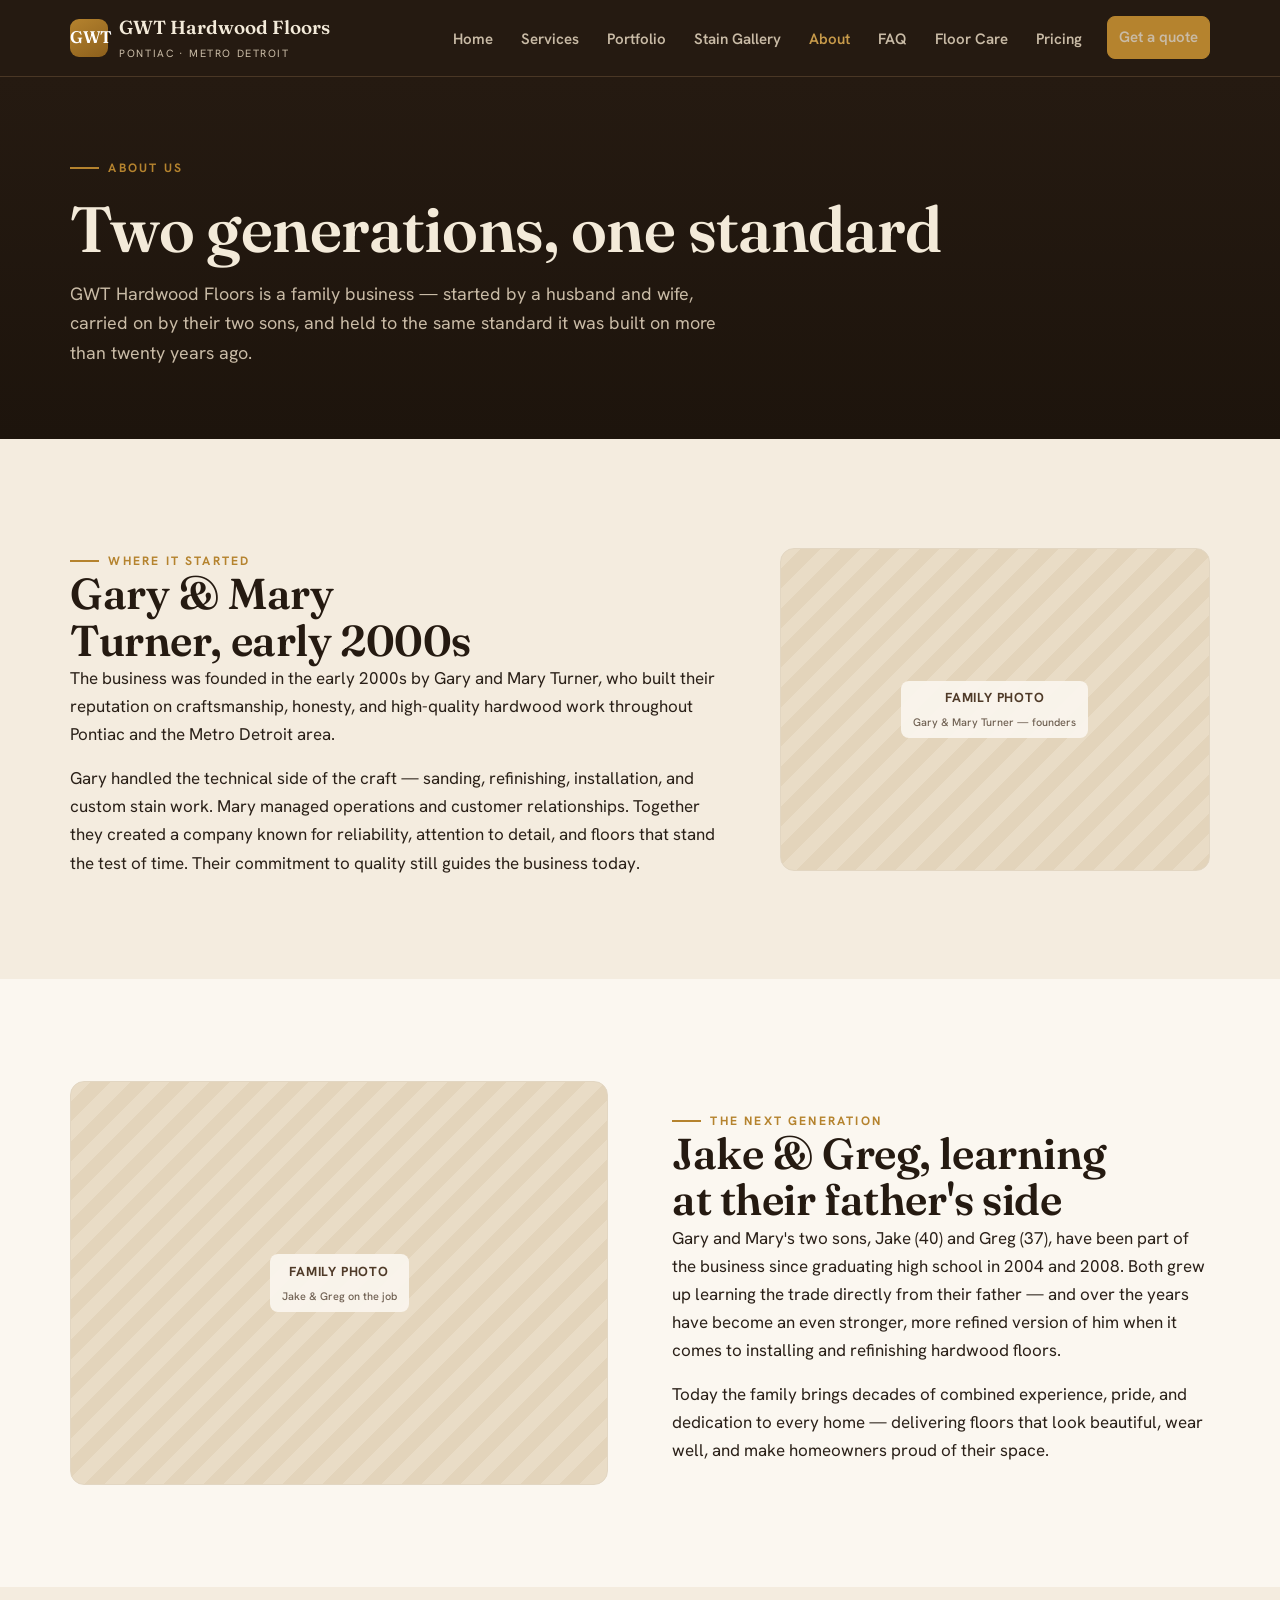
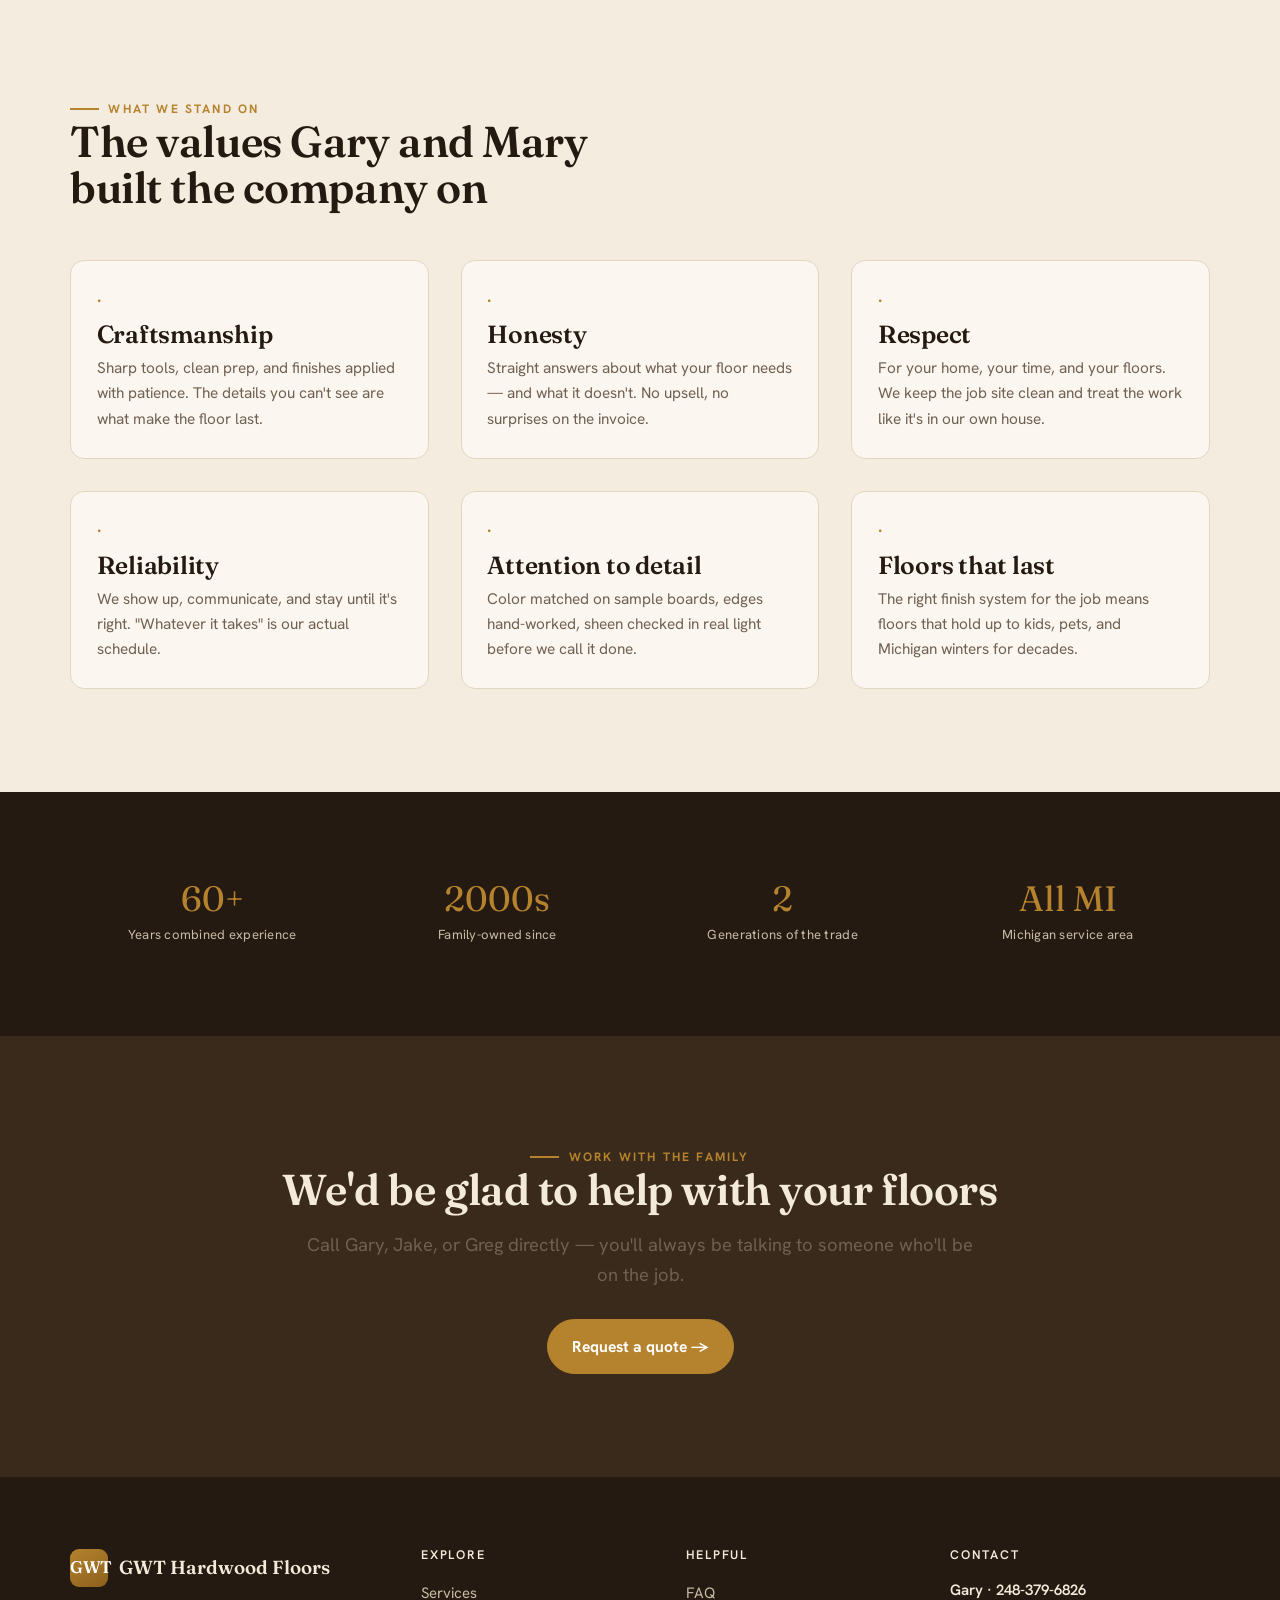
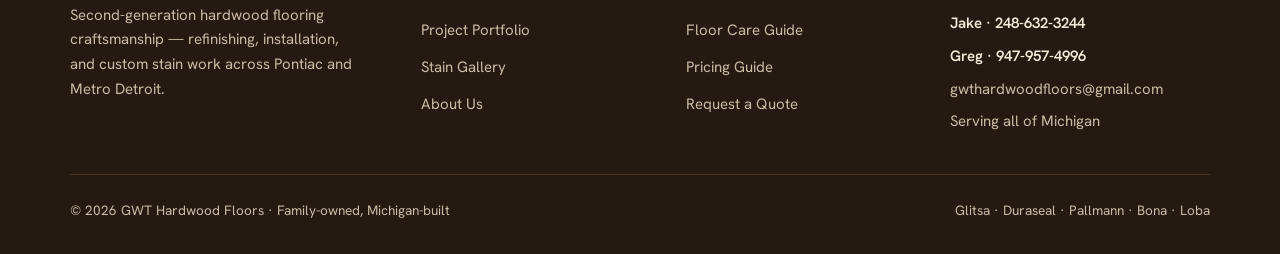
==== about.html @ 3d4f4260 "GWT Hardwood Floors site" ====
<!DOCTYPE html>
<html lang="en">
<head>
  <meta charset="UTF-8">
  <meta name="viewport" content="width=device-width, initial-scale=1.0">
  <title>About Us — A Family-Built Flooring Company | GWT Hardwood Floors</title>
  <meta name="description" content="GWT Hardwood Floors was founded in the early 2000s by Gary and Mary Turner. Their sons Jake and Greg carry the craft forward — 60+ years combined across Metro Detroit.">
  <link rel="preconnect" href="https://fonts.googleapis.com">
  <link rel="preconnect" href="https://fonts.gstatic.com" crossorigin>
  <link href="https://fonts.googleapis.com/css2?family=Fraunces:opsz,wght@9..144,500;9..144,600;9..144,700&family=Hanken+Grotesk:wght@400;500;600;700&display=swap" rel="stylesheet">
  <link rel="stylesheet" href="style.css">
  <script>document.documentElement.classList.add('js');</script>
</head>
<body>
  <header class="site-header">
    <div class="container">
      <nav class="nav" aria-label="Primary">
        <a class="brand" href="index.html"><span class="brand-mark">GWT</span><span><span class="brand-name">GWT Hardwood Floors</span><span class="brand-sub">Pontiac · Metro Detroit</span></span></a>
        <button class="nav-toggle" aria-label="Toggle menu" aria-expanded="false" aria-controls="nav-links"><span></span></button>
        <ul class="nav-links" id="nav-links">
          <li><a href="index.html">Home</a></li>
          <li><a href="services.html">Services</a></li>
          <li><a href="portfolio.html">Portfolio</a></li>
          <li><a href="stain-gallery.html">Stain Gallery</a></li>
          <li><a href="about.html" class="active">About</a></li>
          <li><a href="faq.html">FAQ</a></li>
          <li><a href="floor-care.html">Floor Care</a></li>
          <li><a href="pricing.html">Pricing</a></li>
          <li class="nav-cta"><a class="btn" href="pricing.html#quote">Get a quote</a></li>
        </ul>
      </nav>
    </div>
  </header>

  <main>
    <section class="page-hero">
      <div class="container">
        <span class="eyebrow">About Us</span>
        <h1>Two generations, one standard</h1>
        <p>GWT Hardwood Floors is a family business — started by a husband and wife, carried on by their two sons, and held to the same standard it was built on more than twenty years ago.</p>
      </div>
    </section>

    <section class="section">
      <div class="container">
        <div class="split split--wide-left reveal">
          <div>
            <span class="eyebrow">Where it started</span>
            <h2>Gary &amp; Mary Turner, early 2000s</h2>
            <p>The business was founded in the early 2000s by Gary and Mary Turner, who built their reputation on craftsmanship, honesty, and high-quality hardwood work throughout Pontiac and the Metro Detroit area.</p>
            <p style="margin-top:1rem">Gary handled the technical side of the craft — sanding, refinishing, installation, and custom stain work. Mary managed operations and customer relationships. Together they created a company known for reliability, attention to detail, and floors that stand the test of time. Their commitment to quality still guides the business today.</p>
          </div>
          <div class="photo"><span>Family photo<small>Gary &amp; Mary Turner — founders</small></span></div>
        </div>
      </div>
    </section>

    <section class="section section--paper">
      <div class="container">
        <div class="split reveal">
          <div class="photo"><span>Family photo<small>Jake &amp; Greg on the job</small></span></div>
          <div>
            <span class="eyebrow">The next generation</span>
            <h2>Jake &amp; Greg, learning at their father's side</h2>
            <p>Gary and Mary's two sons, Jake (40) and Greg (37), have been part of the business since graduating high school in 2004 and 2008. Both grew up learning the trade directly from their father — and over the years have become an even stronger, more refined version of him when it comes to installing and refinishing hardwood floors.</p>
            <p style="margin-top:1rem">Today the family brings decades of combined experience, pride, and dedication to every home — delivering floors that look beautiful, wear well, and make homeowners proud of their space.</p>
          </div>
        </div>
      </div>
    </section>

    <!-- VALUES -->
    <section class="section">
      <div class="container">
        <div class="section-head reveal">
          <span class="eyebrow">What we stand on</span>
          <h2>The values Gary and Mary built the company on</h2>
        </div>
        <div class="grid grid-3 reveal">
          <article class="card"><span class="card-num">·</span><h3>Craftsmanship</h3><p>Sharp tools, clean prep, and finishes applied with patience. The details you can't see are what make the floor last.</p></article>
          <article class="card"><span class="card-num">·</span><h3>Honesty</h3><p>Straight answers about what your floor needs — and what it doesn't. No upsell, no surprises on the invoice.</p></article>
          <article class="card"><span class="card-num">·</span><h3>Respect</h3><p>For your home, your time, and your floors. We keep the job site clean and treat the work like it's in our own house.</p></article>
          <article class="card"><span class="card-num">·</span><h3>Reliability</h3><p>We show up, communicate, and stay until it's right. "Whatever it takes" is our actual schedule.</p></article>
          <article class="card"><span class="card-num">·</span><h3>Attention to detail</h3><p>Color matched on sample boards, edges hand-worked, sheen checked in real light before we call it done.</p></article>
          <article class="card"><span class="card-num">·</span><h3>Floors that last</h3><p>The right finish system for the job means floors that hold up to kids, pets, and Michigan winters for decades.</p></article>
        </div>
      </div>
    </section>

    <!-- EXPERIENCE STRIP -->
    <section class="section section--dark section--tight">
      <div class="container">
        <div class="stats" style="border:0;background:transparent">
          <div class="stat" style="background:transparent"><div class="num">60+</div><div class="label" style="color:var(--cream-dim)">Years combined experience</div></div>
          <div class="stat" style="background:transparent"><div class="num">2000s</div><div class="label" style="color:var(--cream-dim)">Family-owned since</div></div>
          <div class="stat" style="background:transparent"><div class="num">2</div><div class="label" style="color:var(--cream-dim)">Generations of the trade</div></div>
          <div class="stat" style="background:transparent"><div class="num">All MI</div><div class="label" style="color:var(--cream-dim)">Michigan service area</div></div>
        </div>
      </div>
    </section>

    <section class="section section--espresso">
      <div class="container center reveal">
        <span class="eyebrow">Work with the family</span>
        <h2>We'd be glad to help with your floors</h2>
        <p class="lead" style="margin-top:1rem">Call Gary, Jake, or Greg directly — you'll always be talking to someone who'll be on the job.</p>
        <div style="margin-top:1.8rem"><a class="btn" href="pricing.html#quote">Request a quote →</a></div>
      </div>
    </section>
  </main>

  <footer class="site-footer">
    <div class="container">
      <div class="footer-grid">
        <div class="footer-brand"><a class="brand" href="index.html"><span class="brand-mark">GWT</span><span><span class="brand-name" style="color:var(--cream)">GWT Hardwood Floors</span></span></a><p>Second-generation hardwood flooring craftsmanship — refinishing, installation, and custom stain work across Pontiac and Metro Detroit.</p></div>
        <div><h4>Explore</h4><ul class="footer-links"><li><a href="services.html">Services</a></li><li><a href="portfolio.html">Project Portfolio</a></li><li><a href="stain-gallery.html">Stain Gallery</a></li><li><a href="about.html">About Us</a></li></ul></div>
        <div><h4>Helpful</h4><ul class="footer-links"><li><a href="faq.html">FAQ</a></li><li><a href="floor-care.html">Floor Care Guide</a></li><li><a href="pricing.html">Pricing Guide</a></li><li><a href="pricing.html#quote">Request a Quote</a></li></ul></div>
        <div><h4>Contact</h4><div class="footer-contact"><span class="tel">Gary · 248-379-6826</span><span class="tel">Jake · 248-632-3244</span><span class="tel">Greg · 947-957-4996</span><a href="mailto:gwthardwoodfloors@gmail.com">gwthardwoodfloors@gmail.com</a><span>Serving all of Michigan</span></div></div>
      </div>
      <div class="footer-bottom"><span>© 2026 GWT Hardwood Floors · Family-owned, Michigan-built</span><span>Glitsa · Duraseal · Pallmann · Bona · Loba</span></div>
    </div>
  </footer>
  <script src="main.js"></script>
</body>
</html>
---- style.css ----
/* ==========================================================================
   GWT Hardwood Floors — shared stylesheet
   Design idea: deep walnut (finished wood) against warm sanded oak (bare wood)
   — the before/after of the craft. Honey-amber accent = a fresh oil finish.
   Signature element: stain swatch cards that mirror the family's sample boards.
   ========================================================================== */

/* ----- Design tokens ---------------------------------------------------- */
:root {
  /* Wood-true palette */
  --walnut:   #251a11;   /* deepest finished wood — header, hero, footer */
  --espresso: #3a2a1c;   /* secondary dark */
  --bark:     #4f3a28;   /* dark surface lines */
  --oak:      #f4ecdf;   /* main page background — sanded oak */
  --paper:    #fbf7f0;   /* raised cards / lighter surface */
  --amber:    #b5832e;   /* honey finish accent */
  --amber-lo: #c79a4a;   /* lighter amber for hover/links on dark */
  --sage:     #8a9079;   /* muted green-neutral, used sparingly */

  --ink:      #2a2018;   /* body text on light */
  --muted:    #6f6052;   /* secondary text on light */
  --cream:    #f3ead9;   /* text on dark */
  --cream-dim:#c9bba6;   /* secondary text on dark */
  --line:     #e2d6c2;   /* hairline on light */
  --line-dk:  #4a3725;   /* hairline on dark */

  /* Type */
  --display: "Fraunces", "Iowan Old Style", Georgia, serif;
  --body: "Hanken Grotesk", system-ui, -apple-system, Segoe UI, Roboto, sans-serif;

  /* Rhythm */
  --container: 1140px;
  --gap: clamp(1rem, 2.5vw, 2rem);
  --radius: 14px;
  --shadow: 0 18px 40px -24px rgba(37, 26, 17, .45);
}

/* ----- Reset / base ----------------------------------------------------- */
*, *::before, *::after { box-sizing: border-box; }
* { margin: 0; }

html { scroll-behavior: smooth; }

body {
  font-family: var(--body);
  color: var(--ink);
  background: var(--oak);
  line-height: 1.65;
  font-size: 1.0625rem;
  -webkit-font-smoothing: antialiased;
  text-rendering: optimizeLegibility;
}

img { max-width: 100%; display: block; }
a { color: var(--amber); text-decoration-thickness: 1px; text-underline-offset: 3px; }

h1, h2, h3, h4 {
  font-family: var(--display);
  font-weight: 600;
  line-height: 1.08;
  letter-spacing: -0.01em;
  color: var(--walnut);
  text-wrap: balance;
}
h1 { font-size: clamp(2.4rem, 5.2vw, 4rem); }
h2 { font-size: clamp(1.9rem, 3.6vw, 2.7rem); }
h3 { font-size: clamp(1.25rem, 2vw, 1.55rem); }
p { max-width: 68ch; }

/* ----- Layout helpers --------------------------------------------------- */
.container { width: min(100% - 2.4rem, var(--container)); margin-inline: auto; }
.section { padding-block: clamp(3.5rem, 8vw, 6.5rem); }
.section--tight { padding-block: clamp(2.5rem, 5vw, 4rem); }
.section--dark { background: var(--walnut); color: var(--cream); }
.section--dark h1, .section--dark h2, .section--dark h3 { color: var(--cream); }
.section--espresso { background: var(--espresso); color: var(--cream); }
.section--espresso h2, .section--espresso h3 { color: var(--cream); }
.section--paper { background: var(--paper); }

.eyebrow {
  font-family: var(--body);
  font-weight: 700;
  font-size: .76rem;
  letter-spacing: .18em;
  text-transform: uppercase;
  color: var(--amber);
  display: inline-flex;
  align-items: center;
  gap: .6rem;
}
.eyebrow::before {
  content: "";
  width: 1.8rem; height: 2px;
  background: var(--amber);
  display: inline-block;
}
.section--dark .eyebrow { color: var(--amber-lo); }
.section--dark .eyebrow::before { background: var(--amber-lo); }

.lead { font-size: 1.15rem; color: var(--muted); }
.section--dark .lead { color: var(--cream-dim); }
.section-head { max-width: 60ch; margin-bottom: clamp(2rem, 4vw, 3rem); }
.section-head p { margin-top: 1rem; }

.center { text-align: center; margin-inline: auto; }
.center p { margin-inline: auto; }

/* ----- Buttons ---------------------------------------------------------- */
.btn {
  --btn-bg: var(--amber);
  --btn-fg: #fff;
  display: inline-flex;
  align-items: center;
  gap: .55rem;
  padding: .85rem 1.5rem;
  border-radius: 999px;
  background: var(--btn-bg);
  color: var(--btn-fg);
  font-family: var(--body);
  font-weight: 700;
  font-size: .98rem;
  text-decoration: none;
  border: 1.5px solid var(--btn-bg);
  cursor: pointer;
  transition: transform .18s ease, box-shadow .18s ease, background .18s ease;
}
.btn:hover { transform: translateY(-2px); box-shadow: 0 12px 24px -12px rgba(181,131,46,.7); }
.btn .arrow { transition: transform .18s ease; }
.btn:hover .arrow { transform: translateX(3px); }
.btn--ghost {
  --btn-bg: transparent;
  --btn-fg: var(--cream);
  border-color: var(--line-dk);
}
.btn--ghost:hover { background: rgba(255,255,255,.06); box-shadow: none; }
.btn--ghost-dark {
  --btn-bg: transparent;
  --btn-fg: var(--walnut);
  border-color: var(--walnut);
}
.btn--ghost-dark:hover { background: var(--walnut); color: var(--cream); box-shadow: none; }

/* ----- Header / nav ----------------------------------------------------- */
.site-header {
  position: sticky;
  top: 0;
  z-index: 50;
  background: var(--walnut);
  border-bottom: 1px solid var(--line-dk);
}
.nav {
  display: flex;
  align-items: center;
  justify-content: space-between;
  gap: 1rem;
  padding-block: .85rem;
}
.brand {
  display: inline-flex;
  align-items: center;
  gap: .7rem;
  text-decoration: none;
  color: var(--cream);
}
.brand-mark {
  width: 38px; height: 38px;
  display: grid; place-items: center;
  border-radius: 9px;
  background: linear-gradient(150deg, var(--amber), #8c5f1c);
  color: #fff;
  font-family: var(--display);
  font-weight: 600;
  font-size: 1.05rem;
  letter-spacing: -.02em;
  flex: none;
}
.brand-name { font-family: var(--display); font-weight: 600; font-size: 1.18rem; line-height: 1; }
.brand-sub { display: block; font-family: var(--body); font-size: .66rem; letter-spacing: .15em; text-transform: uppercase; color: var(--cream-dim); margin-top: 3px; }

.nav-links {
  display: flex;
  align-items: center;
  gap: .35rem;
  list-style: none;
  padding: 0;
}
.nav-links a {
  color: var(--cream-dim);
  text-decoration: none;
  font-weight: 600;
  font-size: .94rem;
  padding: .5rem .7rem;
  border-radius: 8px;
  transition: color .15s ease, background .15s ease;
}
.nav-links a:hover { color: var(--cream); background: rgba(255,255,255,.05); }
.nav-links a.active { color: var(--amber-lo); }
.nav-cta { margin-left: .5rem; }

.nav-toggle {
  display: none;
  background: none;
  border: 1px solid var(--line-dk);
  border-radius: 9px;
  width: 44px; height: 42px;
  cursor: pointer;
  padding: 0;
}
.nav-toggle span, .nav-toggle span::before, .nav-toggle span::after {
  content: "";
  display: block;
  width: 20px; height: 2px;
  background: var(--cream);
  margin-inline: auto;
  transition: transform .2s ease, opacity .2s ease;
}
.nav-toggle span::before { transform: translateY(-6px); }
.nav-toggle span::after { transform: translateY(4px); }
.nav-toggle[aria-expanded="true"] span { background: transparent; }
.nav-toggle[aria-expanded="true"] span::before { transform: translateY(0) rotate(45deg); }
.nav-toggle[aria-expanded="true"] span::after { transform: translateY(-2px) rotate(-45deg); }

/* ----- Hero ------------------------------------------------------------- */
.hero {
  background:
    radial-gradient(120% 90% at 85% 0%, rgba(181,131,46,.16), transparent 55%),
    linear-gradient(180deg, var(--walnut), #1c130c);
  color: var(--cream);
  position: relative;
  overflow: hidden;
}
/* subtle grain lines — evokes wood without an image */
.hero::after {
  content: "";
  position: absolute; inset: 0;
  background-image: repeating-linear-gradient(90deg, rgba(255,255,255,.025) 0 1px, transparent 1px 64px);
  pointer-events: none;
}
.hero-inner {
  display: grid;
  grid-template-columns: 1.25fr .9fr;
  gap: clamp(2rem, 5vw, 4rem);
  align-items: center;
  padding-block: clamp(3.5rem, 8vw, 6rem);
  position: relative;
  z-index: 1;
}
.hero h1 { color: var(--cream); margin-top: 1.1rem; }
.hero p.lead { color: var(--cream-dim); margin-top: 1.3rem; }
.hero-actions { display: flex; flex-wrap: wrap; gap: .9rem; margin-top: 2rem; }

/* Hero stain card = the signature element */
.stain-card {
  background: var(--paper);
  color: var(--ink);
  border-radius: var(--radius);
  overflow: hidden;
  box-shadow: var(--shadow);
  border: 1px solid var(--line);
}
.stain-card .swatch { height: 168px; }
.stain-card .stain-body { padding: 1.1rem 1.25rem 1.3rem; }
.stain-card .stain-name { font-family: var(--display); font-size: 1.3rem; color: var(--walnut); }
.stain-card .stain-formula {
  font-size: .82rem; color: var(--muted); margin-top: .35rem;
  font-variant-numeric: tabular-nums;
}
.stain-card .stain-tag {
  display: inline-block; margin-top: .8rem;
  font-size: .72rem; font-weight: 700; letter-spacing: .08em; text-transform: uppercase;
  color: var(--amber); background: #f6ecd8; padding: .25rem .6rem; border-radius: 6px;
}

/* ----- Stat strip ------------------------------------------------------- */
.stats {
  display: grid;
  grid-template-columns: repeat(4, 1fr);
  gap: 1px;
  background: var(--line);
  border-block: 1px solid var(--line);
}
.stat { background: var(--oak); padding: 1.6rem 1.2rem; text-align: center; }
.stat .num { font-family: var(--display); font-size: clamp(1.6rem, 3vw, 2.2rem); color: var(--amber); line-height: 1; }
.stat .label { font-size: .82rem; color: var(--muted); margin-top: .5rem; letter-spacing: .02em; }

/* ----- Card grids ------------------------------------------------------- */
.grid { display: grid; gap: var(--gap); }
.grid-2 { grid-template-columns: repeat(2, 1fr); }
.grid-3 { grid-template-columns: repeat(3, 1fr); }
.grid-4 { grid-template-columns: repeat(4, 1fr); }

.card {
  background: var(--paper);
  border: 1px solid var(--line);
  border-radius: var(--radius);
  padding: 1.6rem;
  transition: transform .2s ease, box-shadow .2s ease, border-color .2s ease;
}
.card:hover { transform: translateY(-4px); box-shadow: var(--shadow); border-color: #d8c39e; }
.card .card-num {
  font-family: var(--display); font-size: .95rem; color: var(--amber); font-weight: 600;
  display: block; margin-bottom: .6rem;
}
.card h3 { margin-bottom: .5rem; }
.card p { font-size: .96rem; color: var(--muted); }

/* Service detail block */
.service {
  display: grid;
  grid-template-columns: 220px 1fr;
  gap: clamp(1rem, 4vw, 3rem);
  padding-block: clamp(2rem, 4vw, 2.75rem);
  border-top: 1px solid var(--line);
}
.service:first-of-type { border-top: 0; }
.service .service-index { font-family: var(--display); color: var(--amber); font-size: 1.05rem; }
.service h3 { margin: .3rem 0 0; }
.service .service-meta { font-size: .9rem; color: var(--muted); margin-top: .4rem; }
.service .service-body p + p { margin-top: .85rem; }
.service .why {
  margin-top: 1rem; padding-left: 1rem;
  border-left: 3px solid var(--amber);
  color: var(--ink); font-size: .97rem;
}

/* ----- Swatch component (signature) ------------------------------------- */
.swatch {
  position: relative;
  background-size: cover;
}
.swatch-grain::after {
  content: "";
  position: absolute; inset: 0;
  background-image:
    repeating-linear-gradient(91deg, rgba(0,0,0,.05) 0 1px, transparent 1px 9px),
    repeating-linear-gradient(91deg, rgba(255,255,255,.05) 0 1px, transparent 1px 22px);
  mix-blend-mode: overlay;
}
.swatch-grid { display: grid; grid-template-columns: repeat(3, 1fr); gap: var(--gap); }
.swatch-tile {
  background: var(--paper);
  border: 1px solid var(--line);
  border-radius: var(--radius);
  overflow: hidden;
  transition: transform .2s ease, box-shadow .2s ease;
}
.swatch-tile:hover { transform: translateY(-4px); box-shadow: var(--shadow); }
.swatch-tile .swatch { height: 130px; }
.swatch-tile .tile-body { padding: .9rem 1rem 1.1rem; }
.swatch-tile .tile-name { font-family: var(--display); font-size: 1.12rem; color: var(--walnut); }
.swatch-tile .tile-note { font-size: .85rem; color: var(--muted); margin-top: .25rem; }

.stain-family { margin-top: 2.5rem; }
.stain-family h3 { margin-bottom: .4rem; }
.stain-family > p { color: var(--muted); margin-bottom: 1.3rem; }

/* ----- Photo placeholder ------------------------------------------------ */
.photo {
  background:
    repeating-linear-gradient(135deg, #e9dcc6 0 14px, #e3d4bb 14px 28px);
  border: 1px solid var(--line);
  border-radius: var(--radius);
  aspect-ratio: 4 / 3;
  display: grid;
  place-items: center;
  text-align: center;
  color: var(--bark);
  position: relative;
  overflow: hidden;
}
.photo span {
  font-size: .82rem; font-weight: 700; letter-spacing: .06em; text-transform: uppercase;
  background: rgba(251,247,240,.9); padding: .4rem .75rem; border-radius: 8px;
  max-width: 80%;
}
.photo small { display: block; font-weight: 500; text-transform: none; letter-spacing: 0; color: var(--muted); margin-top: .3rem; }
.photo-grid { display: grid; grid-template-columns: repeat(3, 1fr); gap: var(--gap); }

/* ----- Project case study ----------------------------------------------- */
.spec-list { list-style: none; padding: 0; display: grid; gap: 0; }
.spec-list li {
  display: flex; justify-content: space-between; gap: 1rem;
  padding: .75rem 0; border-bottom: 1px solid var(--line);
  font-size: .96rem;
}
.spec-list .k { color: var(--muted); }
.spec-list .v { font-weight: 600; text-align: right; }

.split { display: grid; grid-template-columns: 1fr 1fr; gap: clamp(1.5rem, 5vw, 4rem); align-items: center; }
.split--wide-left { grid-template-columns: 1.2fr .8fr; }

/* ----- FAQ (native details/summary) ------------------------------------- */
.faq { max-width: 820px; }
.faq details {
  border-bottom: 1px solid var(--line);
}
.faq summary {
  list-style: none;
  cursor: pointer;
  padding: 1.15rem 2.5rem 1.15rem 0;
  font-family: var(--display);
  font-size: 1.15rem;
  color: var(--walnut);
  position: relative;
}
.faq summary::-webkit-details-marker { display: none; }
.faq summary::after {
  content: "+";
  position: absolute; right: .2rem; top: 50%; transform: translateY(-50%);
  font-family: var(--body); font-size: 1.6rem; color: var(--amber); line-height: 1;
  transition: transform .2s ease;
}
.faq details[open] summary::after { content: "–"; }
.faq details[open] summary { color: var(--amber); }
.faq .answer { padding: 0 2.5rem 1.4rem 0; color: var(--muted); }
.faq .answer p + p { margin-top: .8rem; }

/* ----- Pricing ---------------------------------------------------------- */
.price-grid { display: grid; grid-template-columns: repeat(3, 1fr); gap: var(--gap); }
.price-card {
  background: var(--paper);
  border: 1px solid var(--line);
  border-radius: var(--radius);
  padding: 1.75rem;
  display: flex; flex-direction: column;
}
.price-card.feature { border-color: var(--amber); box-shadow: var(--shadow); }
.price-card .pc-tag { font-size: .74rem; font-weight: 700; letter-spacing: .1em; text-transform: uppercase; color: var(--amber); }
.price-card h3 { margin: .5rem 0 .25rem; }
.price-card .price { font-family: var(--display); font-size: 1.9rem; color: var(--walnut); margin: .5rem 0; }
.price-card .price small { font-family: var(--body); font-size: .85rem; color: var(--muted); font-weight: 500; }
.price-card ul { list-style: none; padding: 0; margin: 1rem 0 1.4rem; display: grid; gap: .55rem; }
.price-card li { font-size: .94rem; padding-left: 1.4rem; position: relative; color: var(--ink); }
.price-card li::before { content: "✓"; position: absolute; left: 0; color: var(--amber); font-weight: 700; }
.price-card .btn { margin-top: auto; justify-content: center; }

.factor-grid { display: grid; grid-template-columns: repeat(2, 1fr); gap: var(--gap); margin-top: 1rem; }
.factor { display: flex; gap: .9rem; }
.factor .dot { flex: none; width: 10px; height: 10px; border-radius: 50%; background: var(--amber); margin-top: .55rem; }
.factor h4 { font-family: var(--display); font-size: 1.1rem; color: var(--walnut); }
.factor p { font-size: .93rem; color: var(--muted); margin-top: .2rem; }

/* ----- Care guide steps ------------------------------------------------- */
.guide-block { border-top: 1px solid var(--line); padding-block: clamp(1.75rem, 3.5vw, 2.5rem); }
.guide-block:first-of-type { border-top: 0; }
.guide-block h3 { display: flex; align-items: baseline; gap: .75rem; }
.guide-block h3 .step { font-size: .9rem; color: var(--amber); font-family: var(--body); font-weight: 700; letter-spacing: .08em; }
.do-dont { display: grid; grid-template-columns: 1fr 1fr; gap: var(--gap); margin-top: 1.1rem; }
.do-dont .col { background: var(--paper); border: 1px solid var(--line); border-radius: var(--radius); padding: 1.25rem 1.4rem; }
.do-dont h4 { font-family: var(--display); font-size: 1.1rem; margin-bottom: .6rem; }
.do-dont ul { padding-left: 1.1rem; margin: 0; display: grid; gap: .4rem; }
.do-dont li { font-size: .94rem; color: var(--muted); }
.do-dont .do h4 { color: #5b7a3f; }
.do-dont .dont h4 { color: #a14b2e; }

.checklist { list-style: none; padding: 0; display: grid; gap: .7rem; margin-top: 1rem; }
.checklist li { padding-left: 1.8rem; position: relative; }
.checklist li::before {
  content: ""; position: absolute; left: 0; top: .45rem;
  width: 12px; height: 12px; border: 2px solid var(--amber); border-radius: 3px;
}

/* ----- Contact strip ---------------------------------------------------- */
.contact-strip { display: grid; grid-template-columns: 1.1fr 1fr; gap: clamp(1.5rem, 4vw, 3rem); align-items: center; }
.contact-cards { display: grid; grid-template-columns: repeat(3, 1fr); gap: 1rem; }
.contact-card {
  background: rgba(255,255,255,.04);
  border: 1px solid var(--line-dk);
  border-radius: var(--radius);
  padding: 1.2rem;
}
.contact-card .role { font-size: .72rem; letter-spacing: .12em; text-transform: uppercase; color: var(--amber-lo); font-weight: 700; }
.contact-card .name { font-family: var(--display); font-size: 1.2rem; color: var(--cream); margin: .3rem 0 .6rem; }
.contact-card a { display: block; color: var(--cream-dim); text-decoration: none; font-size: .92rem; word-break: break-word; }
.contact-card a:hover { color: var(--amber-lo); }
.contact-card a.tel { color: var(--cream); font-weight: 600; font-size: 1.02rem; margin-bottom: .25rem; }

/* ----- Footer ----------------------------------------------------------- */
.site-footer { background: var(--walnut); color: var(--cream-dim); padding-block: clamp(3rem, 6vw, 4.5rem) 2rem; }
.footer-grid { display: grid; grid-template-columns: 1.4fr 1fr 1fr 1.2fr; gap: clamp(1.5rem, 4vw, 3rem); }
.site-footer h4 { font-family: var(--body); font-size: .78rem; letter-spacing: .14em; text-transform: uppercase; color: var(--cream); margin-bottom: 1rem; }
.site-footer a { color: var(--cream-dim); text-decoration: none; }
.site-footer a:hover { color: var(--amber-lo); }
.footer-links { list-style: none; padding: 0; display: grid; gap: .55rem; }
.footer-links a { font-size: .94rem; }
.footer-brand p { font-size: .94rem; margin-top: 1rem; max-width: 36ch; }
.footer-contact { display: grid; gap: .5rem; font-size: .94rem; }
.footer-contact .tel { color: var(--cream); font-weight: 600; }
.footer-bottom {
  border-top: 1px solid var(--line-dk);
  margin-top: 2.5rem; padding-top: 1.5rem;
  display: flex; justify-content: space-between; flex-wrap: wrap; gap: .8rem;
  font-size: .85rem;
}
.brands-row { display: flex; flex-wrap: wrap; gap: .5rem 1.4rem; align-items: center; }
.brands-row span { font-family: var(--display); font-size: 1.05rem; color: var(--cream); opacity: .85; }

/* ----- Page hero (inner pages) ------------------------------------------ */
.page-hero { background: linear-gradient(180deg, var(--walnut), #1d140c); color: var(--cream); }
.page-hero .container { padding-block: clamp(3rem, 6vw, 4.5rem); }
.page-hero h1 { color: var(--cream); margin-top: 1rem; }
.page-hero p { color: var(--cream-dim); margin-top: 1rem; font-size: 1.12rem; }

/* ----- Reveal animation ------------------------------------------------- */
/* Hidden-first state only applies when JS is active (.js on <html>), so the
   site stays fully readable if JavaScript is disabled or fails to load. */
.js .reveal { opacity: 0; transform: translateY(18px); transition: opacity .6s ease, transform .6s ease; }
.js .reveal.in { opacity: 1; transform: none; }

/* ----- Responsive ------------------------------------------------------- */
@media (max-width: 900px) {
  .hero-inner { grid-template-columns: 1fr; }
  .stain-card { max-width: 420px; }
  .grid-4 { grid-template-columns: repeat(2, 1fr); }
  .grid-3 { grid-template-columns: repeat(2, 1fr); }
  .split, .split--wide-left, .contact-strip { grid-template-columns: 1fr; }
  .footer-grid { grid-template-columns: 1fr 1fr; }
  .service { grid-template-columns: 1fr; gap: .5rem; }
  .price-grid { grid-template-columns: 1fr; }
  .contact-cards { grid-template-columns: 1fr; }
}

@media (max-width: 760px) {
  .nav-toggle { display: block; }
  .nav-links {
    position: absolute;
    left: 0; right: 0; top: 100%;
    flex-direction: column;
    align-items: stretch;
    gap: .2rem;
    background: var(--espresso);
    border-bottom: 1px solid var(--line-dk);
    padding: .8rem 1.2rem 1.2rem;
    display: none;
  }
  .nav-links.open { display: flex; }
  .nav-links a { padding: .7rem .6rem; }
  .nav-cta { margin: .4rem 0 0; text-align: center; }
  .stats { grid-template-columns: repeat(2, 1fr); }
  .grid-4, .grid-3, .grid-2, .swatch-grid, .photo-grid, .factor-grid, .do-dont, .contact-cards { grid-template-columns: 1fr; }
  .footer-grid { grid-template-columns: 1fr; }
}

@media (prefers-reduced-motion: reduce) {
  *, *::before, *::after { animation: none !important; transition: none !important; scroll-behavior: auto !important; }
  .js .reveal { opacity: 1; transform: none; }
}

:focus-visible { outline: 3px solid var(--amber-lo); outline-offset: 2px; border-radius: 4px; }
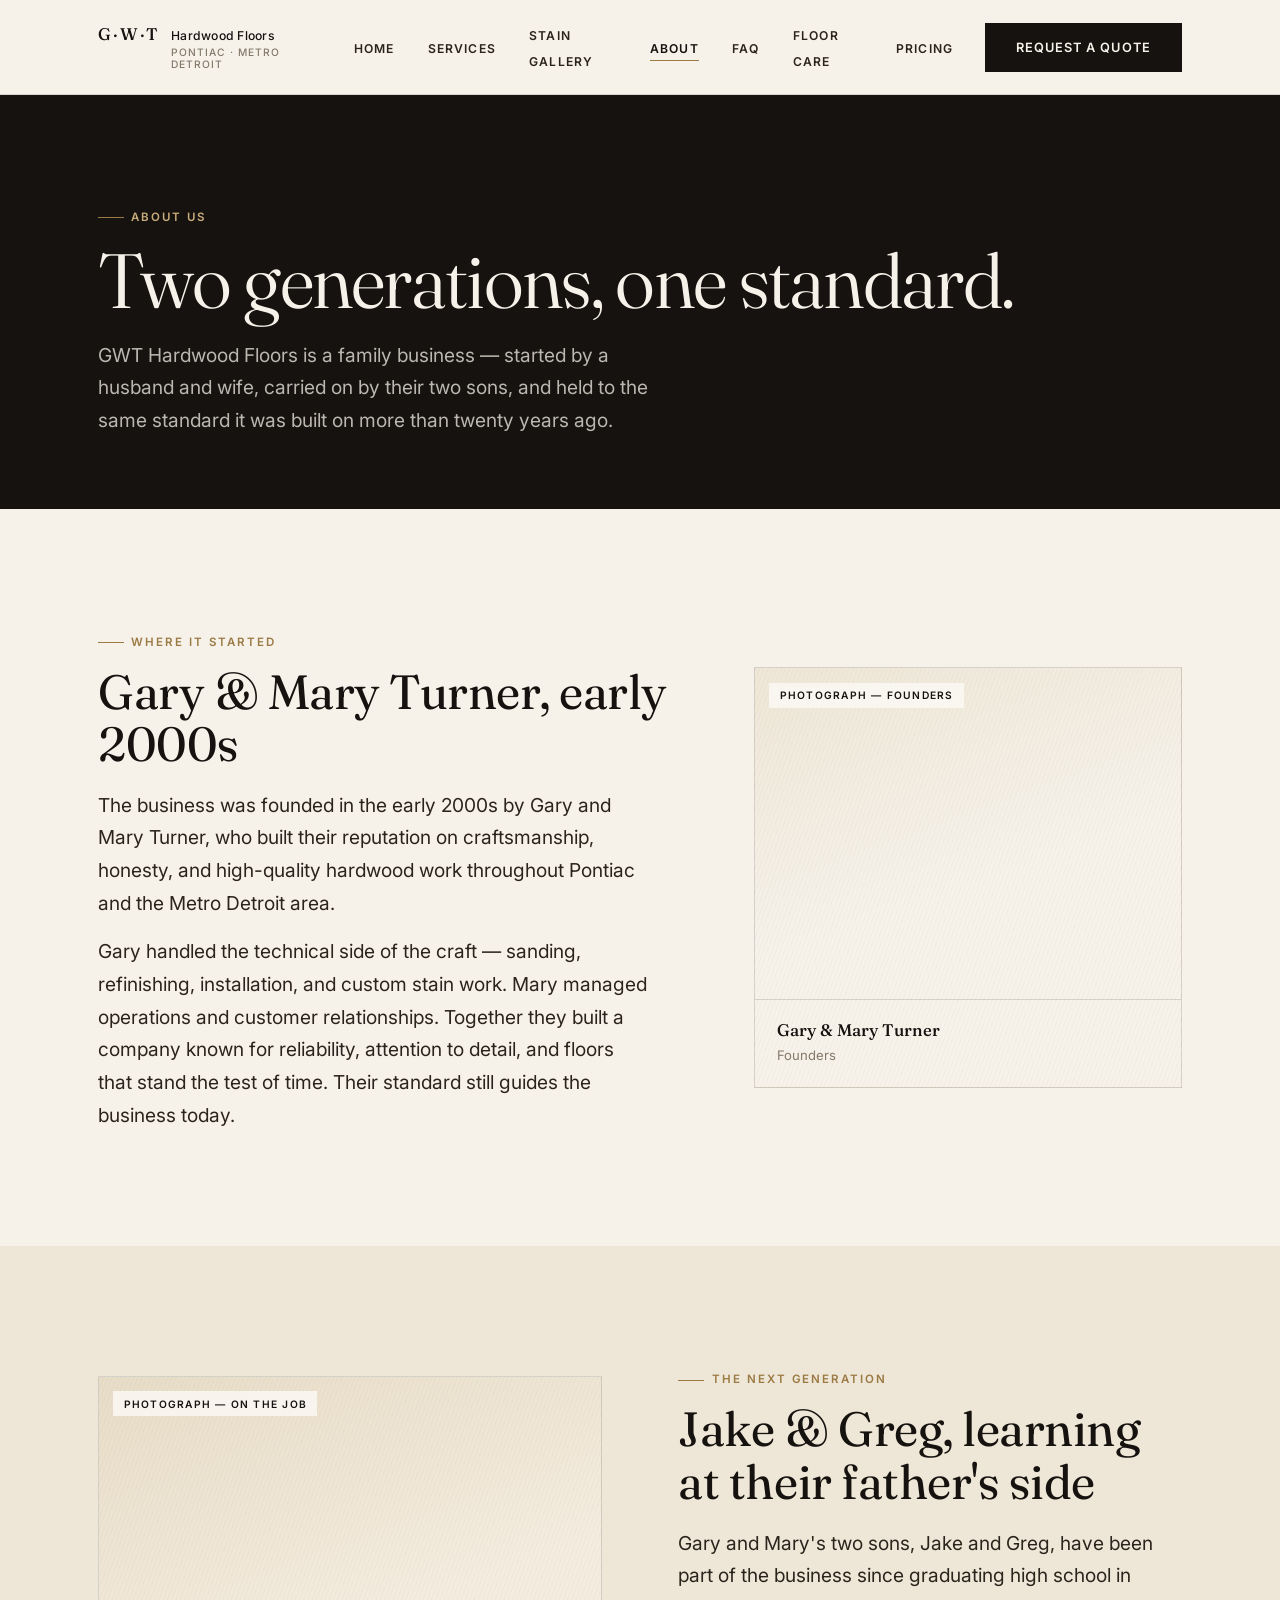
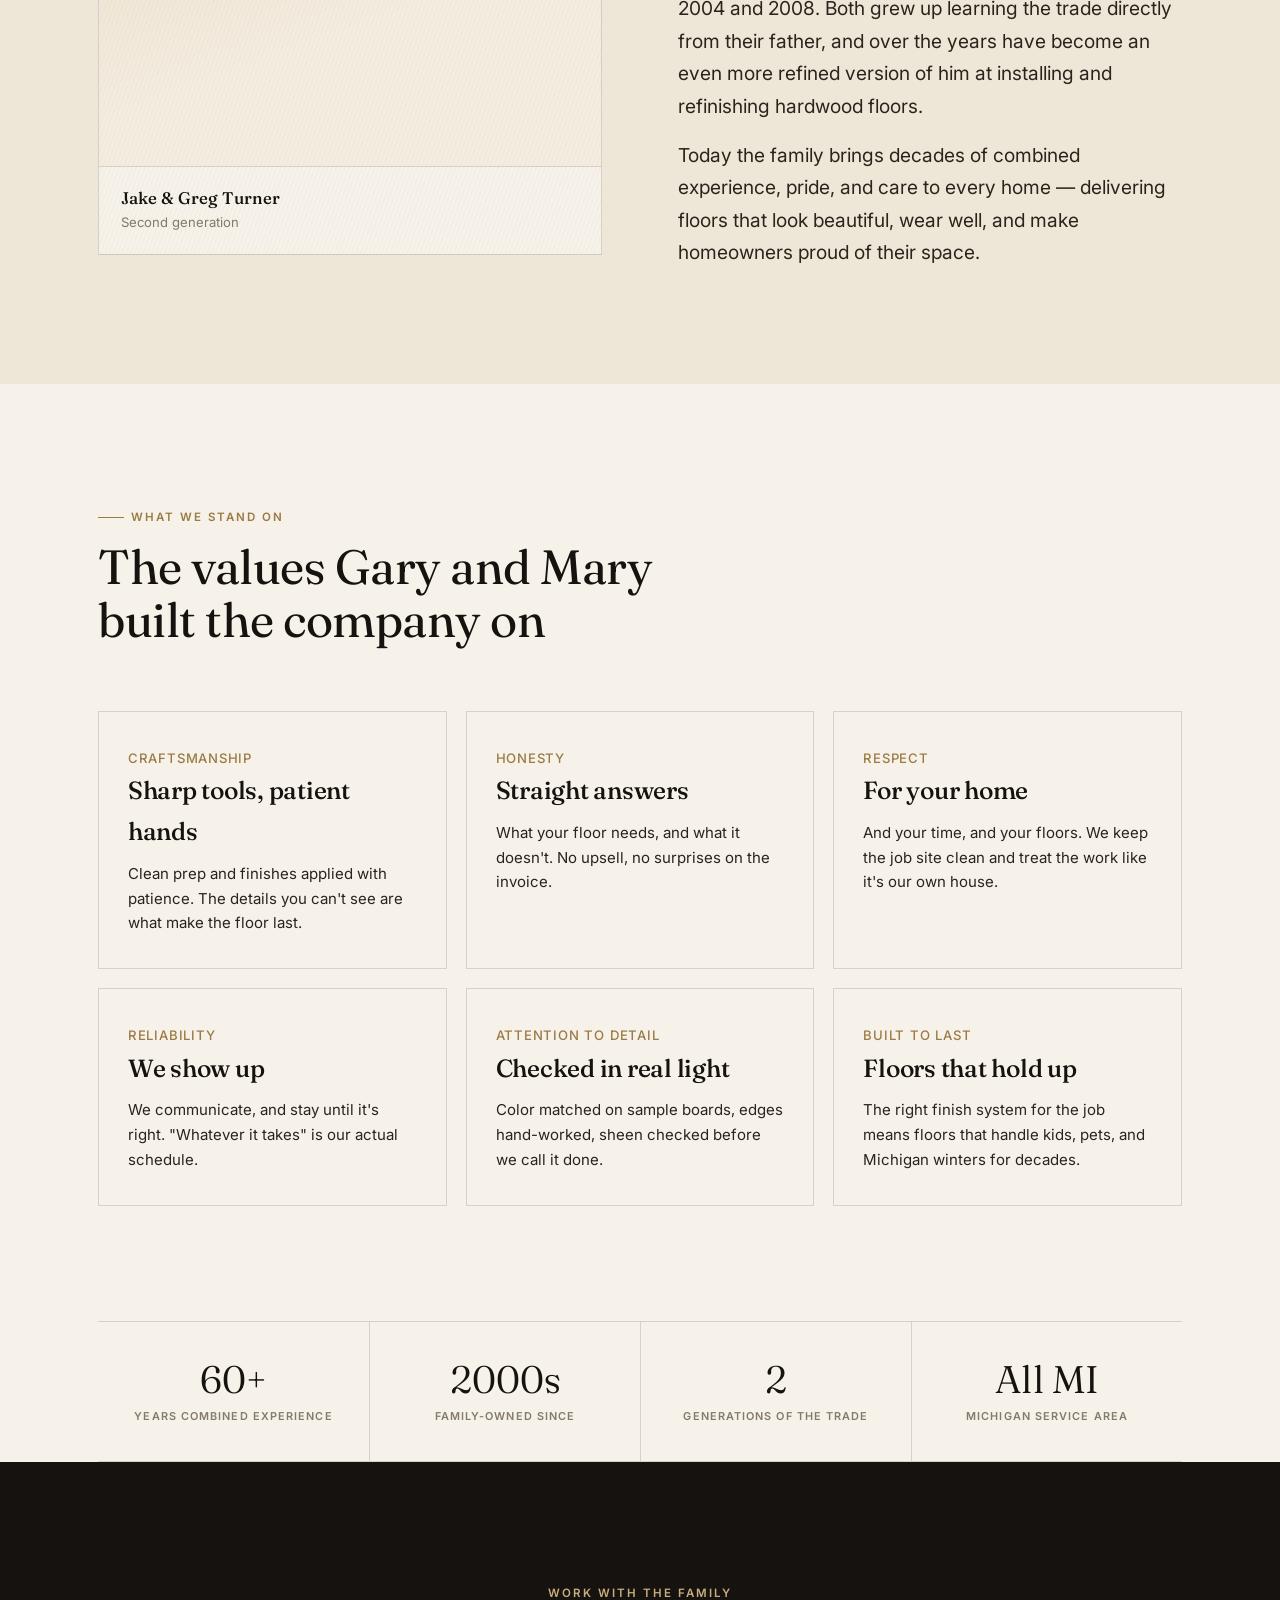
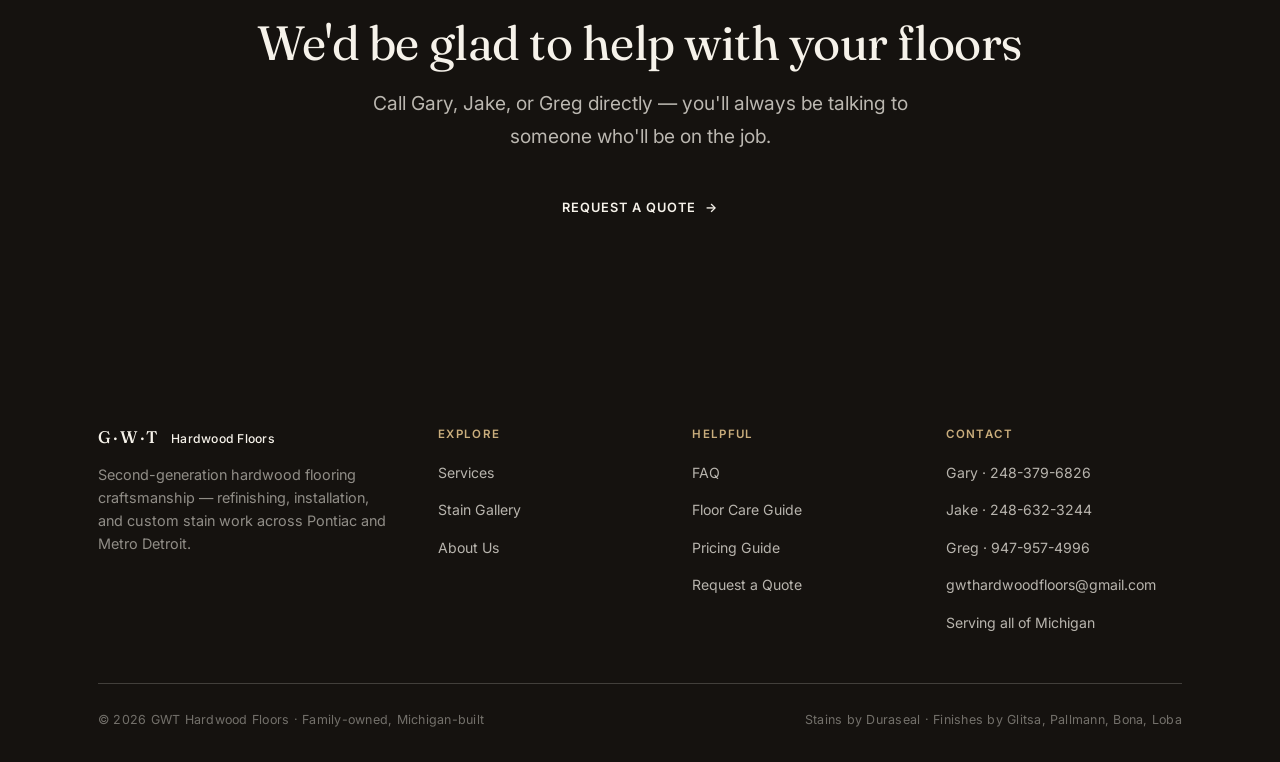
==== commit 64d910fe: "Full design rebuild — editorial high-end direction" ====
--- a/about.html
+++ b/about.html
@@ -7,7 +7,7 @@
   <meta name="description" content="GWT Hardwood Floors was founded in the early 2000s by Gary and Mary Turner. Their sons Jake and Greg carry the craft forward — 60+ years combined across Metro Detroit.">
   <link rel="preconnect" href="https://fonts.googleapis.com">
   <link rel="preconnect" href="https://fonts.gstatic.com" crossorigin>
-  <link href="https://fonts.googleapis.com/css2?family=Fraunces:opsz,wght@9..144,500;9..144,600;9..144,700&family=Hanken+Grotesk:wght@400;500;600;700&display=swap" rel="stylesheet">
+  <link href="https://fonts.googleapis.com/css2?family=Fraunces:opsz,wght@9..144,300;9..144,340;9..144,400;9..144,500;9..144,600&family=Inter:wght@400;500;600;700&display=swap" rel="stylesheet">
   <link rel="stylesheet" href="style.css">
   <script>document.documentElement.classList.add('js');</script>
 </head>
@@ -15,19 +15,33 @@
   <header class="site-header">
     <div class="container">
       <nav class="nav" aria-label="Primary">
-        <a class="brand" href="index.html"><span class="brand-mark">GWT</span><span><span class="brand-name">GWT Hardwood Floors</span><span class="brand-sub">Pontiac · Metro Detroit</span></span></a>
-        <button class="nav-toggle" aria-label="Toggle menu" aria-expanded="false" aria-controls="nav-links"><span></span></button>
-        <ul class="nav-links" id="nav-links">
+        <a class="brand" href="index.html">
+          <span class="brand-mark">G·W·T</span>
+          <span><span class="brand-name">Hardwood Floors</span><span class="brand-sub">Pontiac · Metro Detroit</span></span>
+        </a>
+        <ul class="nav-links-desktop">
           <li><a href="index.html">Home</a></li>
           <li><a href="services.html">Services</a></li>
-          <li><a href="portfolio.html">Portfolio</a></li>
           <li><a href="stain-gallery.html">Stain Gallery</a></li>
           <li><a href="about.html" class="active">About</a></li>
           <li><a href="faq.html">FAQ</a></li>
           <li><a href="floor-care.html">Floor Care</a></li>
           <li><a href="pricing.html">Pricing</a></li>
-          <li class="nav-cta"><a class="btn" href="pricing.html#quote">Get a quote</a></li>
         </ul>
+        <div class="nav-cta-desktop"><a class="btn" href="pricing.html#quote">Request a quote</a></div>
+        <details class="nav-mobile">
+          <summary><span class="burger"><span></span><span></span><span></span></span>Menu</summary>
+          <div class="nav-mobile-panel">
+            <a href="index.html">Home</a>
+            <a href="services.html">Services</a>
+            <a href="stain-gallery.html">Stain Gallery</a>
+            <a href="about.html">About</a>
+            <a href="faq.html">FAQ</a>
+            <a href="floor-care.html">Floor Care</a>
+            <a href="pricing.html">Pricing</a>
+            <a class="btn nav-cta-mobile" href="pricing.html#quote">Request a quote</a>
+          </div>
+        </details>
       </nav>
     </div>
   </header>
@@ -35,9 +49,9 @@
   <main>
     <section class="page-hero">
       <div class="container">
-        <span class="eyebrow">About Us</span>
-        <h1>Two generations, one standard</h1>
-        <p>GWT Hardwood Floors is a family business — started by a husband and wife, carried on by their two sons, and held to the same standard it was built on more than twenty years ago.</p>
+        <span class="eyebrow eyebrow--dark">About Us</span>
+        <h1>Two generations, one standard.</h1>
+        <p class="lead">GWT Hardwood Floors is a family business — started by a husband and wife, carried on by their two sons, and held to the same standard it was built on more than twenty years ago.</p>
       </div>
     </section>
 
@@ -47,23 +61,33 @@
           <div>
             <span class="eyebrow">Where it started</span>
             <h2>Gary &amp; Mary Turner, early 2000s</h2>
-            <p>The business was founded in the early 2000s by Gary and Mary Turner, who built their reputation on craftsmanship, honesty, and high-quality hardwood work throughout Pontiac and the Metro Detroit area.</p>
-            <p style="margin-top:1rem">Gary handled the technical side of the craft — sanding, refinishing, installation, and custom stain work. Mary managed operations and customer relationships. Together they created a company known for reliability, attention to detail, and floors that stand the test of time. Their commitment to quality still guides the business today.</p>
+            <p class="lead" style="margin-top:1.1rem">The business was founded in the early 2000s by Gary and Mary Turner, who built their reputation on craftsmanship, honesty, and high-quality hardwood work throughout Pontiac and the Metro Detroit area.</p>
+            <p class="lead" style="margin-top:1rem">Gary handled the technical side of the craft — sanding, refinishing, installation, and custom stain work. Mary managed operations and customer relationships. Together they built a company known for reliability, attention to detail, and floors that stand the test of time. Their standard still guides the business today.</p>
           </div>
-          <div class="photo"><span>Family photo<small>Gary &amp; Mary Turner — founders</small></span></div>
+          <div class="material-panel">
+            <div class="specimen-media" style="background-image:repeating-linear-gradient(110deg, rgba(21,18,15,.025) 0px, rgba(21,18,15,.025) 1px, transparent 1px, transparent 4px), linear-gradient(160deg, var(--parchment), var(--bone) 60%)">
+              <span class="specimen-tag">Photograph — Founders</span>
+            </div>
+            <div class="specimen-body"><div class="specimen-name">Gary &amp; Mary Turner</div><div class="specimen-meta">Founders</div></div>
+          </div>
         </div>
       </div>
     </section>
 
-    <section class="section section--paper">
+    <section class="section section--parchment">
       <div class="container">
         <div class="split reveal">
-          <div class="photo"><span>Family photo<small>Jake &amp; Greg on the job</small></span></div>
+          <div class="material-panel">
+            <div class="specimen-media" style="background-image:repeating-linear-gradient(110deg, rgba(21,18,15,.025) 0px, rgba(21,18,15,.025) 1px, transparent 1px, transparent 4px), linear-gradient(160deg, #e7dcc6, #f4ecdf 60%)">
+              <span class="specimen-tag">Photograph — On the Job</span>
+            </div>
+            <div class="specimen-body"><div class="specimen-name">Jake &amp; Greg Turner</div><div class="specimen-meta">Second generation</div></div>
+          </div>
           <div>
             <span class="eyebrow">The next generation</span>
             <h2>Jake &amp; Greg, learning at their father's side</h2>
-            <p>Gary and Mary's two sons, Jake (40) and Greg (37), have been part of the business since graduating high school in 2004 and 2008. Both grew up learning the trade directly from their father — and over the years have become an even stronger, more refined version of him when it comes to installing and refinishing hardwood floors.</p>
-            <p style="margin-top:1rem">Today the family brings decades of combined experience, pride, and dedication to every home — delivering floors that look beautiful, wear well, and make homeowners proud of their space.</p>
+            <p class="lead" style="margin-top:1.1rem">Gary and Mary's two sons, Jake and Greg, have been part of the business since graduating high school in 2004 and 2008. Both grew up learning the trade directly from their father, and over the years have become an even more refined version of him at installing and refinishing hardwood floors.</p>
+            <p class="lead" style="margin-top:1rem">Today the family brings decades of combined experience, pride, and care to every home — delivering floors that look beautiful, wear well, and make homeowners proud of their space.</p>
           </div>
         </div>
       </div>
@@ -76,48 +100,58 @@
           <span class="eyebrow">What we stand on</span>
           <h2>The values Gary and Mary built the company on</h2>
         </div>
-        <div class="grid grid-3 reveal">
-          <article class="card"><span class="card-num">·</span><h3>Craftsmanship</h3><p>Sharp tools, clean prep, and finishes applied with patience. The details you can't see are what make the floor last.</p></article>
-          <article class="card"><span class="card-num">·</span><h3>Honesty</h3><p>Straight answers about what your floor needs — and what it doesn't. No upsell, no surprises on the invoice.</p></article>
-          <article class="card"><span class="card-num">·</span><h3>Respect</h3><p>For your home, your time, and your floors. We keep the job site clean and treat the work like it's in our own house.</p></article>
-          <article class="card"><span class="card-num">·</span><h3>Reliability</h3><p>We show up, communicate, and stay until it's right. "Whatever it takes" is our actual schedule.</p></article>
-          <article class="card"><span class="card-num">·</span><h3>Attention to detail</h3><p>Color matched on sample boards, edges hand-worked, sheen checked in real light before we call it done.</p></article>
-          <article class="card"><span class="card-num">·</span><h3>Floors that last</h3><p>The right finish system for the job means floors that hold up to kids, pets, and Michigan winters for decades.</p></article>
+        <div class="grid grid-3 reveal" style="gap:1.2rem">
+          <div class="plate"><span class="cap">Craftsmanship</span><h3>Sharp tools, patient hands</h3><p>Clean prep and finishes applied with patience. The details you can't see are what make the floor last.</p></div>
+          <div class="plate"><span class="cap">Honesty</span><h3>Straight answers</h3><p>What your floor needs, and what it doesn't. No upsell, no surprises on the invoice.</p></div>
+          <div class="plate"><span class="cap">Respect</span><h3>For your home</h3><p>And your time, and your floors. We keep the job site clean and treat the work like it's our own house.</p></div>
+          <div class="plate"><span class="cap">Reliability</span><h3>We show up</h3><p>We communicate, and stay until it's right. "Whatever it takes" is our actual schedule.</p></div>
+          <div class="plate"><span class="cap">Attention to detail</span><h3>Checked in real light</h3><p>Color matched on sample boards, edges hand-worked, sheen checked before we call it done.</p></div>
+          <div class="plate"><span class="cap">Built to last</span><h3>Floors that hold up</h3><p>The right finish system for the job means floors that handle kids, pets, and Michigan winters for decades.</p></div>
         </div>
       </div>
     </section>
 
     <!-- EXPERIENCE STRIP -->
-    <section class="section section--dark section--tight">
-      <div class="container">
-        <div class="stats" style="border:0;background:transparent">
-          <div class="stat" style="background:transparent"><div class="num">60+</div><div class="label" style="color:var(--cream-dim)">Years combined experience</div></div>
-          <div class="stat" style="background:transparent"><div class="num">2000s</div><div class="label" style="color:var(--cream-dim)">Family-owned since</div></div>
-          <div class="stat" style="background:transparent"><div class="num">2</div><div class="label" style="color:var(--cream-dim)">Generations of the trade</div></div>
-          <div class="stat" style="background:transparent"><div class="num">All MI</div><div class="label" style="color:var(--cream-dim)">Michigan service area</div></div>
-        </div>
+    <div class="container">
+      <div class="stats-strip">
+        <div class="stat"><div class="num">60+</div><div class="label">Years combined experience</div></div>
+        <div class="stat"><div class="num">2000s</div><div class="label">Family-owned since</div></div>
+        <div class="stat"><div class="num">2</div><div class="label">Generations of the trade</div></div>
+        <div class="stat"><div class="num">All&nbsp;MI</div><div class="label">Michigan service area</div></div>
       </div>
-    </section>
+    </div>
 
-    <section class="section section--espresso">
+    <section class="section section--dark">
       <div class="container center reveal">
-        <span class="eyebrow">Work with the family</span>
+        <span class="eyebrow eyebrow--dark">Work with the family</span>
         <h2>We'd be glad to help with your floors</h2>
-        <p class="lead" style="margin-top:1rem">Call Gary, Jake, or Greg directly — you'll always be talking to someone who'll be on the job.</p>
-        <div style="margin-top:1.8rem"><a class="btn" href="pricing.html#quote">Request a quote →</a></div>
+        <p class="lead" style="color:rgba(246,242,234,.74); margin-inline:auto; margin-top:1.1rem">Call Gary, Jake, or Greg directly — you'll always be talking to someone who'll be on the job.</p>
+        <div style="margin-top:1.9rem"><a class="btn" href="pricing.html#quote">Request a quote <span class="arrow">→</span></a></div>
       </div>
     </section>
   </main>
 
   <footer class="site-footer">
     <div class="container">
-      <div class="footer-grid">
-        <div class="footer-brand"><a class="brand" href="index.html"><span class="brand-mark">GWT</span><span><span class="brand-name" style="color:var(--cream)">GWT Hardwood Floors</span></span></a><p>Second-generation hardwood flooring craftsmanship — refinishing, installation, and custom stain work across Pontiac and Metro Detroit.</p></div>
-        <div><h4>Explore</h4><ul class="footer-links"><li><a href="services.html">Services</a></li><li><a href="portfolio.html">Project Portfolio</a></li><li><a href="stain-gallery.html">Stain Gallery</a></li><li><a href="about.html">About Us</a></li></ul></div>
-        <div><h4>Helpful</h4><ul class="footer-links"><li><a href="faq.html">FAQ</a></li><li><a href="floor-care.html">Floor Care Guide</a></li><li><a href="pricing.html">Pricing Guide</a></li><li><a href="pricing.html#quote">Request a Quote</a></li></ul></div>
-        <div><h4>Contact</h4><div class="footer-contact"><span class="tel">Gary · 248-379-6826</span><span class="tel">Jake · 248-632-3244</span><span class="tel">Greg · 947-957-4996</span><a href="mailto:gwthardwoodfloors@gmail.com">gwthardwoodfloors@gmail.com</a><span>Serving all of Michigan</span></div></div>
+      <div class="footer-top">
+        <div class="footer-brand">
+          <a class="brand" href="index.html"><span class="brand-mark">G·W·T</span><span><span class="brand-name">Hardwood Floors</span></span></a>
+          <p>Second-generation hardwood flooring craftsmanship — refinishing, installation, and custom stain work across Pontiac and Metro Detroit.</p>
+        </div>
+        <div class="footer-col"><h4>Explore</h4><ul><li><a href="services.html">Services</a></li><li><a href="stain-gallery.html">Stain Gallery</a></li><li><a href="about.html">About Us</a></li></ul></div>
+        <div class="footer-col"><h4>Helpful</h4><ul><li><a href="faq.html">FAQ</a></li><li><a href="floor-care.html">Floor Care Guide</a></li><li><a href="pricing.html">Pricing Guide</a></li><li><a href="pricing.html#quote">Request a Quote</a></li></ul></div>
+        <div class="footer-col"><h4>Contact</h4><ul>
+          <li><a href="tel:+12483796826">Gary · 248-379-6826</a></li>
+          <li><a href="tel:+12486323244">Jake · 248-632-3244</a></li>
+          <li><a href="tel:+19479574996">Greg · 947-957-4996</a></li>
+          <li><a href="mailto:gwthardwoodfloors@gmail.com">gwthardwoodfloors@gmail.com</a></li>
+          <li><span>Serving all of Michigan</span></li>
+        </ul></div>
       </div>
-      <div class="footer-bottom"><span>© 2026 GWT Hardwood Floors · Family-owned, Michigan-built</span><span>Glitsa · Duraseal · Pallmann · Bona · Loba</span></div>
+      <div class="footer-bottom">
+        <span>© 2026 GWT Hardwood Floors · Family-owned, Michigan-built</span>
+        <span>Stains by Duraseal · Finishes by Glitsa, Pallmann, Bona, Loba</span>
+      </div>
     </div>
   </footer>
   <script src="main.js"></script>
--- a/style.css
+++ b/style.css
@@ -1,544 +1,357 @@
 /* ==========================================================================
-   GWT Hardwood Floors — shared stylesheet
-   Design idea: deep walnut (finished wood) against warm sanded oak (bare wood)
-   — the before/after of the craft. Honey-amber accent = a fresh oil finish.
-   Signature element: stain swatch cards that mirror the family's sample boards.
+   GWT HARDWOOD FLOORS — design system
+   Ink / bone / brass. Editorial serif at scale, hairlines instead of cards,
+   specimen panels instead of stock photography. See README for rationale.
    ========================================================================== */
 
-/* ----- Design tokens ---------------------------------------------------- */
 :root {
-  /* Wood-true palette */
-  --walnut:   #251a11;   /* deepest finished wood — header, hero, footer */
-  --espresso: #3a2a1c;   /* secondary dark */
-  --bark:     #4f3a28;   /* dark surface lines */
-  --oak:      #f4ecdf;   /* main page background — sanded oak */
-  --paper:    #fbf7f0;   /* raised cards / lighter surface */
-  --amber:    #b5832e;   /* honey finish accent */
-  --amber-lo: #c79a4a;   /* lighter amber for hover/links on dark */
-  --sage:     #8a9079;   /* muted green-neutral, used sparingly */
-
-  --ink:      #2a2018;   /* body text on light */
-  --muted:    #6f6052;   /* secondary text on light */
-  --cream:    #f3ead9;   /* text on dark */
-  --cream-dim:#c9bba6;   /* secondary text on dark */
-  --line:     #e2d6c2;   /* hairline on light */
-  --line-dk:  #4a3725;   /* hairline on dark */
+  /* Color */
+  --ink:        #15120F;
+  --ink-soft:   #2B241D;
+  --bone:       #F6F2EA;
+  --paper:      #FBF8F2;
+  --parchment:  #EEE6D6;
+  --walnut:     #3B2A1E;
+  --brass:      #9C7A45;
+  --brass-soft: #C9AD7C;
+  --mist:       #84796A;
+  --line:       rgba(21,18,15,.14);
+  --line-soft:  rgba(21,18,15,.08);
+  --line-dk:    rgba(246,242,234,.20);
+  --line-dk-soft: rgba(246,242,234,.10);
 
   /* Type */
-  --display: "Fraunces", "Iowan Old Style", Georgia, serif;
-  --body: "Hanken Grotesk", system-ui, -apple-system, Segoe UI, Roboto, sans-serif;
+  --serif: 'Fraunces', serif;
+  --sans:  'Inter', sans-serif;
 
   /* Rhythm */
-  --container: 1140px;
-  --gap: clamp(1rem, 2.5vw, 2rem);
-  --radius: 14px;
-  --shadow: 0 18px 40px -24px rgba(37, 26, 17, .45);
-}
-
-/* ----- Reset / base ----------------------------------------------------- */
+  --section-pad: clamp(4.5rem, 9vw, 8rem);
+  --container-w: 1180px;
+  --side-pad: clamp(1.25rem, 5vw, 3rem);
+}
+
+/* ----- Reset --------------------------------------------------------- */
 *, *::before, *::after { box-sizing: border-box; }
-* { margin: 0; }
-
 html { scroll-behavior: smooth; }
-
 body {
-  font-family: var(--body);
-  color: var(--ink);
-  background: var(--oak);
+  margin: 0;
+  background: var(--bone);
+  color: var(--ink-soft);
+  font-family: var(--sans);
+  font-size: 16px;
   line-height: 1.65;
-  font-size: 1.0625rem;
   -webkit-font-smoothing: antialiased;
   text-rendering: optimizeLegibility;
 }
-
 img { max-width: 100%; display: block; }
-a { color: var(--amber); text-decoration-thickness: 1px; text-underline-offset: 3px; }
-
-h1, h2, h3, h4 {
-  font-family: var(--display);
-  font-weight: 600;
-  line-height: 1.08;
-  letter-spacing: -0.01em;
-  color: var(--walnut);
-  text-wrap: balance;
-}
-h1 { font-size: clamp(2.4rem, 5.2vw, 4rem); }
-h2 { font-size: clamp(1.9rem, 3.6vw, 2.7rem); }
-h3 { font-size: clamp(1.25rem, 2vw, 1.55rem); }
-p { max-width: 68ch; }
-
-/* ----- Layout helpers --------------------------------------------------- */
-.container { width: min(100% - 2.4rem, var(--container)); margin-inline: auto; }
-.section { padding-block: clamp(3.5rem, 8vw, 6.5rem); }
+a { color: inherit; text-decoration: none; }
+ul { list-style: none; margin: 0; padding: 0; }
+h1, h2, h3, h4, p { margin: 0; }
+button { font: inherit; background: none; border: none; cursor: pointer; color: inherit; }
+
+.container { max-width: var(--container-w); margin-inline: auto; padding-inline: var(--side-pad); }
+
+/* ----- Typography ------------------------------------------------------ */
+h1, h2, h3 { font-family: var(--serif); font-weight: 400; color: var(--ink); letter-spacing: -0.01em; }
+
+h1 { font-size: clamp(2.6rem, 6vw, 5rem); font-weight: 340; line-height: 1.04; letter-spacing: -0.022em; }
+h2 { font-size: clamp(1.9rem, 4vw, 3rem); line-height: 1.1; }
+h3 { font-size: clamp(1.25rem, 2vw, 1.55rem); font-weight: 500; }
+
+.lead { font-size: clamp(1.05rem, 1.6vw, 1.2rem); color: var(--ink-soft); line-height: 1.7; max-width: 46ch; }
+.lead--wide { max-width: 60ch; }
+
+.eyebrow {
+  display: inline-flex; align-items: center; gap: .65em;
+  font: 600 .72rem/1 var(--sans); letter-spacing: .17em; text-transform: uppercase;
+  color: var(--brass); margin-bottom: 1.1rem;
+}
+.eyebrow::before { content: ''; width: 26px; height: 1px; background: var(--brass); flex-shrink: 0; }
+.eyebrow--dark { color: var(--brass-soft); }
+
+.cap { font: 500 .82rem/1 var(--sans); letter-spacing: .06em; text-transform: uppercase; color: var(--mist); }
+
+em { font-style: italic; color: var(--ink); }
+
+/* ----- Buttons ----------------------------------------------------------- */
+.btn {
+  display: inline-flex; align-items: center; gap: .6rem;
+  font: 600 .8rem var(--sans); letter-spacing: .08em; text-transform: uppercase;
+  padding: 1rem 1.9rem; border: 1px solid var(--ink); background: var(--ink); color: var(--bone);
+  transition: background .25s ease, color .25s ease, border-color .25s ease;
+  white-space: nowrap;
+}
+.btn:hover { background: var(--brass); border-color: var(--brass); color: var(--ink); }
+.btn .arrow { transition: transform .25s ease; }
+.btn:hover .arrow { transform: translateX(3px); }
+
+.btn--ghost { background: transparent; color: var(--ink); border-color: var(--ink); }
+.btn--ghost:hover { background: var(--ink); color: var(--bone); border-color: var(--ink); }
+
+.btn--ghost-dark { background: transparent; color: var(--bone); border-color: var(--line-dk); }
+.btn--ghost-dark:hover { background: var(--brass-soft); color: var(--ink); border-color: var(--brass-soft); }
+
+.link-arrow {
+  display: inline-flex; align-items: center; gap: .45em;
+  font: 600 .85rem var(--sans); letter-spacing: .03em; color: var(--ink);
+  border-bottom: 1px solid var(--line); padding-bottom: .15rem;
+  transition: border-color .2s ease, color .2s ease;
+}
+.link-arrow:hover { color: var(--brass); border-color: var(--brass); }
+.link-arrow .arrow { transition: transform .2s ease; }
+.link-arrow:hover .arrow { transform: translateX(3px); }
+
+.btn-row { display: flex; flex-wrap: wrap; gap: 1rem; }
+
+/* ----- Header / nav ------------------------------------------------------ */
+.site-header {
+  position: sticky; top: 0; z-index: 50;
+  background: rgba(246,242,234,.92); backdrop-filter: blur(8px);
+  border-bottom: 1px solid var(--line);
+}
+.nav { display: flex; align-items: center; justify-content: space-between; padding-block: 1.3rem; gap: 2rem; }
+
+.brand { display: flex; align-items: baseline; gap: .65rem; }
+.brand-mark { font: 500 1.05rem var(--serif); letter-spacing: .14em; color: var(--ink); }
+.brand-name { display: block; font: 500 .76rem var(--sans); letter-spacing: .02em; color: var(--ink); }
+.brand-sub { display: block; font: 500 .64rem var(--sans); letter-spacing: .1em; text-transform: uppercase; color: var(--mist); margin-top: .15rem; }
+
+.nav-links-desktop { display: flex; align-items: center; gap: 2.1rem; }
+.nav-links-desktop a {
+  font: 600 .76rem var(--sans); letter-spacing: .09em; text-transform: uppercase; color: var(--ink-soft);
+  position: relative; padding-bottom: .3rem;
+}
+.nav-links-desktop a::after {
+  content: ''; position: absolute; left: 0; right: 0; bottom: 0; height: 1px; background: var(--brass);
+  transform: scaleX(0); transform-origin: left; transition: transform .25s ease;
+}
+.nav-links-desktop a:hover::after, .nav-links-desktop a.active::after { transform: scaleX(1); }
+.nav-links-desktop a.active { color: var(--ink); }
+
+.nav-cta-desktop { flex-shrink: 0; }
+
+/* Mobile nav — native <details>, works with zero JS */
+.nav-mobile { display: none; }
+.nav-mobile summary {
+  list-style: none; cursor: pointer;
+  display: flex; align-items: center; gap: .6rem;
+  font: 600 .76rem var(--sans); letter-spacing: .1em; text-transform: uppercase; color: var(--ink);
+}
+.nav-mobile summary::-webkit-details-marker { display: none; }
+.nav-mobile .burger { position: relative; width: 20px; height: 14px; flex-shrink: 0; }
+.nav-mobile .burger span {
+  position: absolute; left: 0; right: 0; height: 1px; background: var(--ink); transition: transform .2s ease, opacity .2s ease, top .2s ease;
+}
+.nav-mobile .burger span:nth-child(1) { top: 0; }
+.nav-mobile .burger span:nth-child(2) { top: 6px; }
+.nav-mobile .burger span:nth-child(3) { top: 12px; }
+.nav-mobile[open] .burger span:nth-child(1) { top: 6px; transform: rotate(45deg); }
+.nav-mobile[open] .burger span:nth-child(2) { opacity: 0; }
+.nav-mobile[open] .burger span:nth-child(3) { top: 6px; transform: rotate(-45deg); }
+
+.nav-mobile-panel {
+  position: absolute; top: 100%; left: 0; right: 0; z-index: 45;
+  background: var(--bone); border-top: 1px solid var(--line); border-bottom: 1px solid var(--line);
+  padding: 1.4rem var(--side-pad) 1.8rem;
+  display: flex; flex-direction: column; gap: 0;
+  max-height: calc(100vh - 100%); overflow-y: auto;
+}
+.nav-mobile-panel a {
+  font: 400 1.5rem var(--serif); color: var(--ink);
+  padding: .85rem 0; border-bottom: 1px solid var(--line-soft);
+}
+.nav-mobile-panel .nav-cta-mobile { margin-top: 1.4rem; align-self: flex-start; border-bottom: none; padding: 0; }
+
+/* ----- Sections / layout ------------------------------------------------- */
+.section { padding-block: var(--section-pad); }
 .section--tight { padding-block: clamp(2.5rem, 5vw, 4rem); }
-.section--dark { background: var(--walnut); color: var(--cream); }
-.section--dark h1, .section--dark h2, .section--dark h3 { color: var(--cream); }
-.section--espresso { background: var(--espresso); color: var(--cream); }
-.section--espresso h2, .section--espresso h3 { color: var(--cream); }
-.section--paper { background: var(--paper); }
-
-.eyebrow {
-  font-family: var(--body);
-  font-weight: 700;
-  font-size: .76rem;
-  letter-spacing: .18em;
-  text-transform: uppercase;
-  color: var(--amber);
-  display: inline-flex;
-  align-items: center;
-  gap: .6rem;
-}
-.eyebrow::before {
-  content: "";
-  width: 1.8rem; height: 2px;
-  background: var(--amber);
-  display: inline-block;
-}
-.section--dark .eyebrow { color: var(--amber-lo); }
-.section--dark .eyebrow::before { background: var(--amber-lo); }
-
-.lead { font-size: 1.15rem; color: var(--muted); }
-.section--dark .lead { color: var(--cream-dim); }
-.section-head { max-width: 60ch; margin-bottom: clamp(2rem, 4vw, 3rem); }
-.section-head p { margin-top: 1rem; }
+.section--dark { background: var(--ink); color: var(--bone); }
+.section--dark h2, .section--dark h1 { color: var(--bone); }
+.section--parchment { background: var(--parchment); }
+.section--rule-top { border-top: 1px solid var(--line); }
+.section--rule-top.section--dark { border-top: 1px solid var(--line-dk); }
+
+.section-head { max-width: 56ch; margin-bottom: clamp(2.5rem, 5vw, 4rem); }
 
 .center { text-align: center; margin-inline: auto; }
-.center p { margin-inline: auto; }
-
-/* ----- Buttons ---------------------------------------------------------- */
-.btn {
-  --btn-bg: var(--amber);
-  --btn-fg: #fff;
-  display: inline-flex;
-  align-items: center;
-  gap: .55rem;
-  padding: .85rem 1.5rem;
-  border-radius: 999px;
-  background: var(--btn-bg);
-  color: var(--btn-fg);
-  font-family: var(--body);
-  font-weight: 700;
-  font-size: .98rem;
-  text-decoration: none;
-  border: 1.5px solid var(--btn-bg);
-  cursor: pointer;
-  transition: transform .18s ease, box-shadow .18s ease, background .18s ease;
-}
-.btn:hover { transform: translateY(-2px); box-shadow: 0 12px 24px -12px rgba(181,131,46,.7); }
-.btn .arrow { transition: transform .18s ease; }
-.btn:hover .arrow { transform: translateX(3px); }
-.btn--ghost {
-  --btn-bg: transparent;
-  --btn-fg: var(--cream);
+.center .eyebrow::before { display: none; }
+.center .eyebrow { justify-content: center; }
+
+.split { display: grid; grid-template-columns: 1fr 1fr; gap: clamp(2.5rem, 6vw, 5rem); align-items: center; }
+.split--wide-left { grid-template-columns: 1.15fr .85fr; }
+
+/* ----- Page hero (interior pages) ---------------------------------------- */
+.page-hero { background: var(--ink); color: var(--bone); padding-block: clamp(4rem, 9vw, 6.5rem) clamp(3rem, 6vw, 4.5rem); }
+.page-hero h1 { color: var(--bone); }
+.page-hero .lead { color: rgba(246,242,234,.74); margin-top: 1.1rem; }
+
+/* ----- Home hero ---------------------------------------------------------- */
+.hero { background: var(--bone); padding-block: clamp(3rem, 7vw, 5.5rem) clamp(3.5rem, 7vw, 6rem); }
+.hero-inner { display: grid; grid-template-columns: 1.05fr .95fr; gap: clamp(2.5rem, 6vw, 5rem); align-items: center; }
+.hero-copy { animation: rise .8s cubic-bezier(.2,.7,.2,1) both; }
+.hero-copy .eyebrow { animation: rise .7s cubic-bezier(.2,.7,.2,1) both; }
+.hero-copy h1 { animation: rise .8s .08s cubic-bezier(.2,.7,.2,1) both; }
+.hero-copy .lead { animation: rise .8s .16s cubic-bezier(.2,.7,.2,1) both; margin-top: 1.3rem; }
+.hero-copy .btn-row { animation: rise .8s .24s cubic-bezier(.2,.7,.2,1) both; margin-top: 2rem; }
+.hero-media { animation: fadeIn 1.1s .2s cubic-bezier(.2,.7,.2,1) both; }
+
+@keyframes rise { from { opacity: 0; transform: translateY(14px); } to { opacity: 1; transform: none; } }
+@keyframes fadeIn { from { opacity: 0; } to { opacity: 1; } }
+
+/* ----- Specimen panel (the signature element) -----------------------------
+   Used for: hero material, stain catalog, and every "photography" slot
+   site-wide. A material swatch with a catalog tag, standing in for photos
+   until real jobsite imagery is ready. */
+.specimen { border: 1px solid var(--line); background: var(--paper); }
+.specimen--dark { border-color: var(--line-dk); background: var(--ink); }
+.specimen-media {
+  position: relative; aspect-ratio: 4 / 3.1; overflow: hidden;
+  background-image: repeating-linear-gradient(100deg, rgba(255,255,255,.05) 0px, rgba(255,255,255,.05) 1px, transparent 1px, transparent 3px);
+}
+.specimen-media--tall { aspect-ratio: 3 / 4; }
+.specimen-media--wide { aspect-ratio: 16 / 9; }
+.specimen-tag {
+  position: absolute; top: .9rem; left: .9rem;
+  font: 600 .64rem var(--sans); letter-spacing: .12em; text-transform: uppercase; color: var(--ink);
+  background: rgba(251,248,242,.88); padding: .4rem .65rem;
+}
+.specimen-body { padding: 1.3rem 1.4rem; border-top: 1px solid var(--line); }
+.specimen--dark .specimen-body { border-top-color: var(--line-dk); }
+.specimen-name { font: 500 1.05rem var(--serif); color: var(--ink); }
+.specimen--dark .specimen-name { color: var(--bone); }
+.specimen-meta { font: 400 .82rem var(--sans); color: var(--mist); margin-top: .35rem; line-height: 1.5; }
+.specimen--dark .specimen-meta { color: rgba(246,242,234,.6); }
+
+/* Generic neutral material panel (non-stain photography slots) */
+.material-panel {
+  position: relative; overflow: hidden; border: 1px solid var(--line);
+  background:
+    repeating-linear-gradient(110deg, rgba(21,18,15,.025) 0px, rgba(21,18,15,.025) 1px, transparent 1px, transparent 4px),
+    linear-gradient(160deg, var(--parchment), var(--bone) 60%);
+}
+.material-panel .specimen-tag { background: rgba(251,248,242,.9); }
+.material-panel--dark {
+  background:
+    repeating-linear-gradient(110deg, rgba(246,242,234,.035) 0px, rgba(246,242,234,.035) 1px, transparent 1px, transparent 4px),
+    linear-gradient(160deg, #221c16, #15120F 65%);
   border-color: var(--line-dk);
 }
-.btn--ghost:hover { background: rgba(255,255,255,.06); box-shadow: none; }
-.btn--ghost-dark {
-  --btn-bg: transparent;
-  --btn-fg: var(--walnut);
-  border-color: var(--walnut);
-}
-.btn--ghost-dark:hover { background: var(--walnut); color: var(--cream); box-shadow: none; }
-
-/* ----- Header / nav ----------------------------------------------------- */
-.site-header {
-  position: sticky;
-  top: 0;
-  z-index: 50;
-  background: var(--walnut);
-  border-bottom: 1px solid var(--line-dk);
-}
-.nav {
-  display: flex;
-  align-items: center;
-  justify-content: space-between;
-  gap: 1rem;
-  padding-block: .85rem;
-}
-.brand {
-  display: inline-flex;
-  align-items: center;
-  gap: .7rem;
-  text-decoration: none;
-  color: var(--cream);
-}
-.brand-mark {
-  width: 38px; height: 38px;
-  display: grid; place-items: center;
-  border-radius: 9px;
-  background: linear-gradient(150deg, var(--amber), #8c5f1c);
-  color: #fff;
-  font-family: var(--display);
-  font-weight: 600;
-  font-size: 1.05rem;
-  letter-spacing: -.02em;
-  flex: none;
-}
-.brand-name { font-family: var(--display); font-weight: 600; font-size: 1.18rem; line-height: 1; }
-.brand-sub { display: block; font-family: var(--body); font-size: .66rem; letter-spacing: .15em; text-transform: uppercase; color: var(--cream-dim); margin-top: 3px; }
-
-.nav-links {
-  display: flex;
-  align-items: center;
-  gap: .35rem;
-  list-style: none;
-  padding: 0;
-}
-.nav-links a {
-  color: var(--cream-dim);
-  text-decoration: none;
-  font-weight: 600;
-  font-size: .94rem;
-  padding: .5rem .7rem;
-  border-radius: 8px;
-  transition: color .15s ease, background .15s ease;
-}
-.nav-links a:hover { color: var(--cream); background: rgba(255,255,255,.05); }
-.nav-links a.active { color: var(--amber-lo); }
-.nav-cta { margin-left: .5rem; }
-
-.nav-toggle {
-  display: none;
-  background: none;
-  border: 1px solid var(--line-dk);
-  border-radius: 9px;
-  width: 44px; height: 42px;
-  cursor: pointer;
-  padding: 0;
-}
-.nav-toggle span, .nav-toggle span::before, .nav-toggle span::after {
-  content: "";
-  display: block;
-  width: 20px; height: 2px;
-  background: var(--cream);
-  margin-inline: auto;
-  transition: transform .2s ease, opacity .2s ease;
-}
-.nav-toggle span::before { transform: translateY(-6px); }
-.nav-toggle span::after { transform: translateY(4px); }
-.nav-toggle[aria-expanded="true"] span { background: transparent; }
-.nav-toggle[aria-expanded="true"] span::before { transform: translateY(0) rotate(45deg); }
-.nav-toggle[aria-expanded="true"] span::after { transform: translateY(-2px) rotate(-45deg); }
-
-/* ----- Hero ------------------------------------------------------------- */
-.hero {
-  background:
-    radial-gradient(120% 90% at 85% 0%, rgba(181,131,46,.16), transparent 55%),
-    linear-gradient(180deg, var(--walnut), #1c130c);
-  color: var(--cream);
-  position: relative;
-  overflow: hidden;
-}
-/* subtle grain lines — evokes wood without an image */
-.hero::after {
-  content: "";
-  position: absolute; inset: 0;
-  background-image: repeating-linear-gradient(90deg, rgba(255,255,255,.025) 0 1px, transparent 1px 64px);
-  pointer-events: none;
-}
-.hero-inner {
-  display: grid;
-  grid-template-columns: 1.25fr .9fr;
-  gap: clamp(2rem, 5vw, 4rem);
-  align-items: center;
-  padding-block: clamp(3.5rem, 8vw, 6rem);
-  position: relative;
-  z-index: 1;
-}
-.hero h1 { color: var(--cream); margin-top: 1.1rem; }
-.hero p.lead { color: var(--cream-dim); margin-top: 1.3rem; }
-.hero-actions { display: flex; flex-wrap: wrap; gap: .9rem; margin-top: 2rem; }
-
-/* Hero stain card = the signature element */
-.stain-card {
-  background: var(--paper);
-  color: var(--ink);
-  border-radius: var(--radius);
-  overflow: hidden;
-  box-shadow: var(--shadow);
-  border: 1px solid var(--line);
-}
-.stain-card .swatch { height: 168px; }
-.stain-card .stain-body { padding: 1.1rem 1.25rem 1.3rem; }
-.stain-card .stain-name { font-family: var(--display); font-size: 1.3rem; color: var(--walnut); }
-.stain-card .stain-formula {
-  font-size: .82rem; color: var(--muted); margin-top: .35rem;
-  font-variant-numeric: tabular-nums;
-}
-.stain-card .stain-tag {
-  display: inline-block; margin-top: .8rem;
-  font-size: .72rem; font-weight: 700; letter-spacing: .08em; text-transform: uppercase;
-  color: var(--amber); background: #f6ecd8; padding: .25rem .6rem; border-radius: 6px;
-}
-
-/* ----- Stat strip ------------------------------------------------------- */
-.stats {
-  display: grid;
-  grid-template-columns: repeat(4, 1fr);
-  gap: 1px;
-  background: var(--line);
-  border-block: 1px solid var(--line);
-}
-.stat { background: var(--oak); padding: 1.6rem 1.2rem; text-align: center; }
-.stat .num { font-family: var(--display); font-size: clamp(1.6rem, 3vw, 2.2rem); color: var(--amber); line-height: 1; }
-.stat .label { font-size: .82rem; color: var(--muted); margin-top: .5rem; letter-spacing: .02em; }
-
-/* ----- Card grids ------------------------------------------------------- */
-.grid { display: grid; gap: var(--gap); }
-.grid-2 { grid-template-columns: repeat(2, 1fr); }
+.material-panel--dark .specimen-tag { background: rgba(21,18,15,.78); color: var(--bone); }
+
+/* ----- Stats strip -------------------------------------------------------- */
+.stats-strip {
+  display: grid; grid-template-columns: repeat(4, 1fr);
+  border-top: 1px solid var(--line); border-bottom: 1px solid var(--line);
+}
+.stat { padding: 2.4rem 1.5rem; text-align: center; border-left: 1px solid var(--line); }
+.stat:first-child { border-left: none; }
+.stat .num { font: 340 2.4rem var(--serif); color: var(--ink); line-height: 1; }
+.stat .label { margin-top: .65rem; font: 600 .68rem var(--sans); letter-spacing: .1em; text-transform: uppercase; color: var(--mist); }
+
+/* ----- Editorial list rows (services) ------------------------------------- */
+.row-list { border-top: 1px solid var(--line); }
+.row-item { display: grid; grid-template-columns: 150px 1fr; gap: clamp(1.5rem, 4vw, 3rem); padding: clamp(2rem, 4vw, 2.8rem) 0; border-bottom: 1px solid var(--line); }
+.row-item .cap { padding-top: .35rem; }
+.row-item h3 { margin-bottom: .6rem; }
+.row-item .desc { max-width: 62ch; }
+.row-item .why { margin-top: 1rem; padding-top: 1rem; border-top: 1px solid var(--line-soft); font-size: .92rem; color: var(--ink-soft); max-width: 62ch; }
+.row-item .why strong { color: var(--brass); font-weight: 600; }
+.row-item .row-foot { margin-top: 1.1rem; }
+
+/* ----- Cards (used sparingly: values, contact) ---------------------------- */
+.plate { border: 1px solid var(--line); padding: 2rem 1.8rem; }
+.plate--dark { border-color: var(--line-dk); }
+.plate .cap { color: var(--brass); margin-bottom: .9rem; }
+.plate h3 { margin-bottom: .6rem; }
+.plate p { font-size: .94rem; color: var(--ink-soft); }
+.plate--dark p { color: rgba(246,242,234,.7); }
+
+.grid { display: grid; gap: 1.5rem; }
+.grid-2 { grid-template-columns: 1fr 1fr; }
 .grid-3 { grid-template-columns: repeat(3, 1fr); }
 .grid-4 { grid-template-columns: repeat(4, 1fr); }
 
-.card {
-  background: var(--paper);
-  border: 1px solid var(--line);
-  border-radius: var(--radius);
-  padding: 1.6rem;
-  transition: transform .2s ease, box-shadow .2s ease, border-color .2s ease;
-}
-.card:hover { transform: translateY(-4px); box-shadow: var(--shadow); border-color: #d8c39e; }
-.card .card-num {
-  font-family: var(--display); font-size: .95rem; color: var(--amber); font-weight: 600;
-  display: block; margin-bottom: .6rem;
-}
-.card h3 { margin-bottom: .5rem; }
-.card p { font-size: .96rem; color: var(--muted); }
-
-/* Service detail block */
-.service {
-  display: grid;
-  grid-template-columns: 220px 1fr;
-  gap: clamp(1rem, 4vw, 3rem);
-  padding-block: clamp(2rem, 4vw, 2.75rem);
-  border-top: 1px solid var(--line);
-}
-.service:first-of-type { border-top: 0; }
-.service .service-index { font-family: var(--display); color: var(--amber); font-size: 1.05rem; }
-.service h3 { margin: .3rem 0 0; }
-.service .service-meta { font-size: .9rem; color: var(--muted); margin-top: .4rem; }
-.service .service-body p + p { margin-top: .85rem; }
-.service .why {
-  margin-top: 1rem; padding-left: 1rem;
-  border-left: 3px solid var(--amber);
-  color: var(--ink); font-size: .97rem;
-}
-
-/* ----- Swatch component (signature) ------------------------------------- */
-.swatch {
-  position: relative;
-  background-size: cover;
-}
-.swatch-grain::after {
-  content: "";
-  position: absolute; inset: 0;
-  background-image:
-    repeating-linear-gradient(91deg, rgba(0,0,0,.05) 0 1px, transparent 1px 9px),
-    repeating-linear-gradient(91deg, rgba(255,255,255,.05) 0 1px, transparent 1px 22px);
-  mix-blend-mode: overlay;
-}
-.swatch-grid { display: grid; grid-template-columns: repeat(3, 1fr); gap: var(--gap); }
-.swatch-tile {
-  background: var(--paper);
-  border: 1px solid var(--line);
-  border-radius: var(--radius);
-  overflow: hidden;
-  transition: transform .2s ease, box-shadow .2s ease;
-}
-.swatch-tile:hover { transform: translateY(-4px); box-shadow: var(--shadow); }
-.swatch-tile .swatch { height: 130px; }
-.swatch-tile .tile-body { padding: .9rem 1rem 1.1rem; }
-.swatch-tile .tile-name { font-family: var(--display); font-size: 1.12rem; color: var(--walnut); }
-.swatch-tile .tile-note { font-size: .85rem; color: var(--muted); margin-top: .25rem; }
-
-.stain-family { margin-top: 2.5rem; }
-.stain-family h3 { margin-bottom: .4rem; }
-.stain-family > p { color: var(--muted); margin-bottom: 1.3rem; }
-
-/* ----- Photo placeholder ------------------------------------------------ */
-.photo {
-  background:
-    repeating-linear-gradient(135deg, #e9dcc6 0 14px, #e3d4bb 14px 28px);
-  border: 1px solid var(--line);
-  border-radius: var(--radius);
-  aspect-ratio: 4 / 3;
-  display: grid;
-  place-items: center;
-  text-align: center;
-  color: var(--bark);
-  position: relative;
-  overflow: hidden;
-}
-.photo span {
-  font-size: .82rem; font-weight: 700; letter-spacing: .06em; text-transform: uppercase;
-  background: rgba(251,247,240,.9); padding: .4rem .75rem; border-radius: 8px;
-  max-width: 80%;
-}
-.photo small { display: block; font-weight: 500; text-transform: none; letter-spacing: 0; color: var(--muted); margin-top: .3rem; }
-.photo-grid { display: grid; grid-template-columns: repeat(3, 1fr); gap: var(--gap); }
-
-/* ----- Project case study ----------------------------------------------- */
-.spec-list { list-style: none; padding: 0; display: grid; gap: 0; }
-.spec-list li {
-  display: flex; justify-content: space-between; gap: 1rem;
-  padding: .75rem 0; border-bottom: 1px solid var(--line);
-  font-size: .96rem;
-}
-.spec-list .k { color: var(--muted); }
-.spec-list .v { font-weight: 600; text-align: right; }
-
-.split { display: grid; grid-template-columns: 1fr 1fr; gap: clamp(1.5rem, 5vw, 4rem); align-items: center; }
-.split--wide-left { grid-template-columns: 1.2fr .8fr; }
-
-/* ----- FAQ (native details/summary) ------------------------------------- */
-.faq { max-width: 820px; }
-.faq details {
-  border-bottom: 1px solid var(--line);
-}
-.faq summary {
-  list-style: none;
-  cursor: pointer;
-  padding: 1.15rem 2.5rem 1.15rem 0;
-  font-family: var(--display);
-  font-size: 1.15rem;
-  color: var(--walnut);
-  position: relative;
-}
-.faq summary::-webkit-details-marker { display: none; }
-.faq summary::after {
-  content: "+";
-  position: absolute; right: .2rem; top: 50%; transform: translateY(-50%);
-  font-family: var(--body); font-size: 1.6rem; color: var(--amber); line-height: 1;
-  transition: transform .2s ease;
-}
-.faq details[open] summary::after { content: "–"; }
-.faq details[open] summary { color: var(--amber); }
-.faq .answer { padding: 0 2.5rem 1.4rem 0; color: var(--muted); }
-.faq .answer p + p { margin-top: .8rem; }
-
-/* ----- Pricing ---------------------------------------------------------- */
-.price-grid { display: grid; grid-template-columns: repeat(3, 1fr); gap: var(--gap); }
-.price-card {
-  background: var(--paper);
-  border: 1px solid var(--line);
-  border-radius: var(--radius);
-  padding: 1.75rem;
-  display: flex; flex-direction: column;
-}
-.price-card.feature { border-color: var(--amber); box-shadow: var(--shadow); }
-.price-card .pc-tag { font-size: .74rem; font-weight: 700; letter-spacing: .1em; text-transform: uppercase; color: var(--amber); }
-.price-card h3 { margin: .5rem 0 .25rem; }
-.price-card .price { font-family: var(--display); font-size: 1.9rem; color: var(--walnut); margin: .5rem 0; }
-.price-card .price small { font-family: var(--body); font-size: .85rem; color: var(--muted); font-weight: 500; }
-.price-card ul { list-style: none; padding: 0; margin: 1rem 0 1.4rem; display: grid; gap: .55rem; }
-.price-card li { font-size: .94rem; padding-left: 1.4rem; position: relative; color: var(--ink); }
-.price-card li::before { content: "✓"; position: absolute; left: 0; color: var(--amber); font-weight: 700; }
-.price-card .btn { margin-top: auto; justify-content: center; }
-
-.factor-grid { display: grid; grid-template-columns: repeat(2, 1fr); gap: var(--gap); margin-top: 1rem; }
-.factor { display: flex; gap: .9rem; }
-.factor .dot { flex: none; width: 10px; height: 10px; border-radius: 50%; background: var(--amber); margin-top: .55rem; }
-.factor h4 { font-family: var(--display); font-size: 1.1rem; color: var(--walnut); }
-.factor p { font-size: .93rem; color: var(--muted); margin-top: .2rem; }
-
-/* ----- Care guide steps ------------------------------------------------- */
-.guide-block { border-top: 1px solid var(--line); padding-block: clamp(1.75rem, 3.5vw, 2.5rem); }
-.guide-block:first-of-type { border-top: 0; }
-.guide-block h3 { display: flex; align-items: baseline; gap: .75rem; }
-.guide-block h3 .step { font-size: .9rem; color: var(--amber); font-family: var(--body); font-weight: 700; letter-spacing: .08em; }
-.do-dont { display: grid; grid-template-columns: 1fr 1fr; gap: var(--gap); margin-top: 1.1rem; }
-.do-dont .col { background: var(--paper); border: 1px solid var(--line); border-radius: var(--radius); padding: 1.25rem 1.4rem; }
-.do-dont h4 { font-family: var(--display); font-size: 1.1rem; margin-bottom: .6rem; }
-.do-dont ul { padding-left: 1.1rem; margin: 0; display: grid; gap: .4rem; }
-.do-dont li { font-size: .94rem; color: var(--muted); }
-.do-dont .do h4 { color: #5b7a3f; }
-.do-dont .dont h4 { color: #a14b2e; }
-
-.checklist { list-style: none; padding: 0; display: grid; gap: .7rem; margin-top: 1rem; }
-.checklist li { padding-left: 1.8rem; position: relative; }
-.checklist li::before {
-  content: ""; position: absolute; left: 0; top: .45rem;
-  width: 12px; height: 12px; border: 2px solid var(--amber); border-radius: 3px;
-}
-
-/* ----- Contact strip ---------------------------------------------------- */
-.contact-strip { display: grid; grid-template-columns: 1.1fr 1fr; gap: clamp(1.5rem, 4vw, 3rem); align-items: center; }
-.contact-cards { display: grid; grid-template-columns: repeat(3, 1fr); gap: 1rem; }
-.contact-card {
-  background: rgba(255,255,255,.04);
-  border: 1px solid var(--line-dk);
-  border-radius: var(--radius);
-  padding: 1.2rem;
-}
-.contact-card .role { font-size: .72rem; letter-spacing: .12em; text-transform: uppercase; color: var(--amber-lo); font-weight: 700; }
-.contact-card .name { font-family: var(--display); font-size: 1.2rem; color: var(--cream); margin: .3rem 0 .6rem; }
-.contact-card a { display: block; color: var(--cream-dim); text-decoration: none; font-size: .92rem; word-break: break-word; }
-.contact-card a:hover { color: var(--amber-lo); }
-.contact-card a.tel { color: var(--cream); font-weight: 600; font-size: 1.02rem; margin-bottom: .25rem; }
-
-/* ----- Footer ----------------------------------------------------------- */
-.site-footer { background: var(--walnut); color: var(--cream-dim); padding-block: clamp(3rem, 6vw, 4.5rem) 2rem; }
-.footer-grid { display: grid; grid-template-columns: 1.4fr 1fr 1fr 1.2fr; gap: clamp(1.5rem, 4vw, 3rem); }
-.site-footer h4 { font-family: var(--body); font-size: .78rem; letter-spacing: .14em; text-transform: uppercase; color: var(--cream); margin-bottom: 1rem; }
-.site-footer a { color: var(--cream-dim); text-decoration: none; }
-.site-footer a:hover { color: var(--amber-lo); }
-.footer-links { list-style: none; padding: 0; display: grid; gap: .55rem; }
-.footer-links a { font-size: .94rem; }
-.footer-brand p { font-size: .94rem; margin-top: 1rem; max-width: 36ch; }
-.footer-contact { display: grid; gap: .5rem; font-size: .94rem; }
-.footer-contact .tel { color: var(--cream); font-weight: 600; }
-.footer-bottom {
-  border-top: 1px solid var(--line-dk);
-  margin-top: 2.5rem; padding-top: 1.5rem;
-  display: flex; justify-content: space-between; flex-wrap: wrap; gap: .8rem;
-  font-size: .85rem;
-}
-.brands-row { display: flex; flex-wrap: wrap; gap: .5rem 1.4rem; align-items: center; }
-.brands-row span { font-family: var(--display); font-size: 1.05rem; color: var(--cream); opacity: .85; }
-
-/* ----- Page hero (inner pages) ------------------------------------------ */
-.page-hero { background: linear-gradient(180deg, var(--walnut), #1d140c); color: var(--cream); }
-.page-hero .container { padding-block: clamp(3rem, 6vw, 4.5rem); }
-.page-hero h1 { color: var(--cream); margin-top: 1rem; }
-.page-hero p { color: var(--cream-dim); margin-top: 1rem; font-size: 1.12rem; }
-
-/* ----- Reveal animation ------------------------------------------------- */
-/* Hidden-first state only applies when JS is active (.js on <html>), so the
-   site stays fully readable if JavaScript is disabled or fails to load. */
-.js .reveal { opacity: 0; transform: translateY(18px); transition: opacity .6s ease, transform .6s ease; }
+/* ----- Spec list (key/value rows) ----------------------------------------- */
+.spec-list { border-top: 1px solid var(--line); }
+.spec-list li { display: flex; justify-content: space-between; gap: 1.5rem; padding: .95rem 0; border-bottom: 1px solid var(--line); font-size: .94rem; }
+.spec-list .k { color: var(--mist); }
+.spec-list .v { color: var(--ink); font-weight: 500; text-align: right; }
+.spec-list--dark { border-top-color: var(--line-dk); }
+.spec-list--dark li { border-bottom-color: var(--line-dk); }
+.spec-list--dark .k { color: rgba(246,242,234,.55); }
+.spec-list--dark .v { color: var(--bone); }
+
+/* ----- Pricing rows --------------------------------------------------------- */
+.rate-list { border-top: 1px solid var(--line); }
+.rate-row { display: grid; grid-template-columns: 1fr auto; align-items: baseline; gap: 1.5rem; padding: clamp(1.8rem, 3vw, 2.4rem) 0; border-bottom: 1px solid var(--line); }
+.rate-row .cap { margin-bottom: .5rem; }
+.rate-row .desc { margin-top: .6rem; max-width: 56ch; color: var(--ink-soft); font-size: .94rem; }
+.rate-row .price { font: 340 2.1rem var(--serif); color: var(--ink); white-space: nowrap; }
+.rate-row .price small { font-family: var(--sans); font-size: .85rem; font-weight: 500; color: var(--mist); letter-spacing: 0; }
+.rate-includes { margin-top: 1rem; display: flex; flex-wrap: wrap; gap: .5rem 1.3rem; }
+.rate-includes span { font-size: .82rem; color: var(--mist); }
+.rate-includes span::before { content: '— '; color: var(--brass); }
+
+/* ----- FAQ ------------------------------------------------------------------ */
+.faq-list { border-top: 1px solid var(--line); }
+.faq-item { border-bottom: 1px solid var(--line); }
+.faq-item summary {
+  list-style: none; cursor: pointer; display: flex; align-items: center; justify-content: space-between; gap: 1.5rem;
+  padding: 1.6rem 0; font: 400 1.12rem var(--serif); color: var(--ink);
+}
+.faq-item summary::-webkit-details-marker { display: none; }
+.faq-item .toggle { flex-shrink: 0; width: 22px; height: 22px; position: relative; }
+.faq-item .toggle::before, .faq-item .toggle::after {
+  content: ''; position: absolute; top: 50%; left: 50%; background: var(--brass); transition: transform .2s ease;
+}
+.faq-item .toggle::before { width: 14px; height: 1px; transform: translate(-50%,-50%); }
+.faq-item .toggle::after { width: 1px; height: 14px; transform: translate(-50%,-50%); }
+.faq-item[open] .toggle::after { transform: translate(-50%,-50%) rotate(90deg); opacity: 0; }
+.faq-item .answer { padding-bottom: 1.7rem; max-width: 65ch; color: var(--ink-soft); }
+
+/* ----- Care lists ------------------------------------------------------------ */
+.tick-list li { padding: .8rem 0 .8rem 1.6rem; border-bottom: 1px solid var(--line-soft); position: relative; font-size: .96rem; }
+.tick-list li::before { content: ''; position: absolute; left: 0; top: 1.15rem; width: 9px; height: 1px; background: var(--brass); }
+.tick-list--avoid li::before { background: var(--mist); }
+
+/* ----- Footer ------------------------------------------------------------------ */
+.site-footer { background: var(--ink); color: rgba(246,242,234,.8); padding-block: clamp(3.5rem, 7vw, 5rem) 2rem; }
+.footer-top { display: grid; grid-template-columns: 1.4fr 1fr 1fr 1.1fr; gap: 2.5rem; padding-bottom: 3rem; border-bottom: 1px solid var(--line-dk); }
+.footer-brand .brand-mark, .footer-brand .brand-name { color: var(--bone); }
+.footer-brand p { margin-top: 1rem; font-size: .9rem; color: rgba(246,242,234,.55); max-width: 32ch; line-height: 1.6; }
+.footer-col h4 { font: 600 .72rem var(--sans); letter-spacing: .12em; text-transform: uppercase; color: var(--brass-soft); margin-bottom: 1.1rem; }
+.footer-col ul { display: flex; flex-direction: column; gap: .7rem; }
+.footer-col a, .footer-col span { font-size: .88rem; color: rgba(246,242,234,.72); }
+.footer-col a:hover { color: var(--brass-soft); }
+.footer-bottom { display: flex; justify-content: space-between; flex-wrap: wrap; gap: .8rem; padding-top: 1.6rem; font-size: .78rem; color: rgba(246,242,234,.42); letter-spacing: .02em; }
+
+/* ----- Reveal (progressive enhancement — visible by default; JS adds the
+   hidden-then-revealed treatment so content never depends on JS) ---------- */
+.js .reveal { opacity: 0; transform: translateY(16px); transition: opacity .7s ease, transform .7s ease; }
 .js .reveal.in { opacity: 1; transform: none; }
 
-/* ----- Responsive ------------------------------------------------------- */
-@media (max-width: 900px) {
+/* ----- Responsive --------------------------------------------------------- */
+@media (max-width: 980px) {
   .hero-inner { grid-template-columns: 1fr; }
-  .stain-card { max-width: 420px; }
+  .hero-media { order: -1; max-width: 420px; margin-inline: auto; }
+  .split, .split--wide-left { grid-template-columns: 1fr; }
   .grid-4 { grid-template-columns: repeat(2, 1fr); }
   .grid-3 { grid-template-columns: repeat(2, 1fr); }
-  .split, .split--wide-left, .contact-strip { grid-template-columns: 1fr; }
-  .footer-grid { grid-template-columns: 1fr 1fr; }
-  .service { grid-template-columns: 1fr; gap: .5rem; }
-  .price-grid { grid-template-columns: 1fr; }
-  .contact-cards { grid-template-columns: 1fr; }
+  .footer-top { grid-template-columns: 1fr 1fr; row-gap: 2.5rem; }
+  .row-item { grid-template-columns: 1fr; gap: .6rem; }
 }
 
 @media (max-width: 760px) {
-  .nav-toggle { display: block; }
-  .nav-links {
-    position: absolute;
-    left: 0; right: 0; top: 100%;
-    flex-direction: column;
-    align-items: stretch;
-    gap: .2rem;
-    background: var(--espresso);
-    border-bottom: 1px solid var(--line-dk);
-    padding: .8rem 1.2rem 1.2rem;
-    display: none;
-  }
-  .nav-links.open { display: flex; }
-  .nav-links a { padding: .7rem .6rem; }
-  .nav-cta { margin: .4rem 0 0; text-align: center; }
-  .stats { grid-template-columns: repeat(2, 1fr); }
-  .grid-4, .grid-3, .grid-2, .swatch-grid, .photo-grid, .factor-grid, .do-dont, .contact-cards { grid-template-columns: 1fr; }
-  .footer-grid { grid-template-columns: 1fr; }
+  .nav-links-desktop, .nav-cta-desktop { display: none; }
+  .nav-mobile { display: block; }
+  .stats-strip { grid-template-columns: repeat(2, 1fr); }
+  .stat:nth-child(3) { border-left: none; }
+  .stat { border-bottom: 1px solid var(--line); }
+  .stat:nth-child(3), .stat:nth-child(4) { border-bottom: none; }
+  .grid-4, .grid-3, .grid-2 { grid-template-columns: 1fr; }
+  .footer-top { grid-template-columns: 1fr; }
+  .rate-row { grid-template-columns: 1fr; }
+  .rate-row .price { font-size: 1.8rem; }
 }
 
 @media (prefers-reduced-motion: reduce) {
@@ -546,4 +359,4 @@
   .js .reveal { opacity: 1; transform: none; }
 }
 
-:focus-visible { outline: 3px solid var(--amber-lo); outline-offset: 2px; border-radius: 4px; }
+:focus-visible { outline: 2px solid var(--brass); outline-offset: 3px; }
